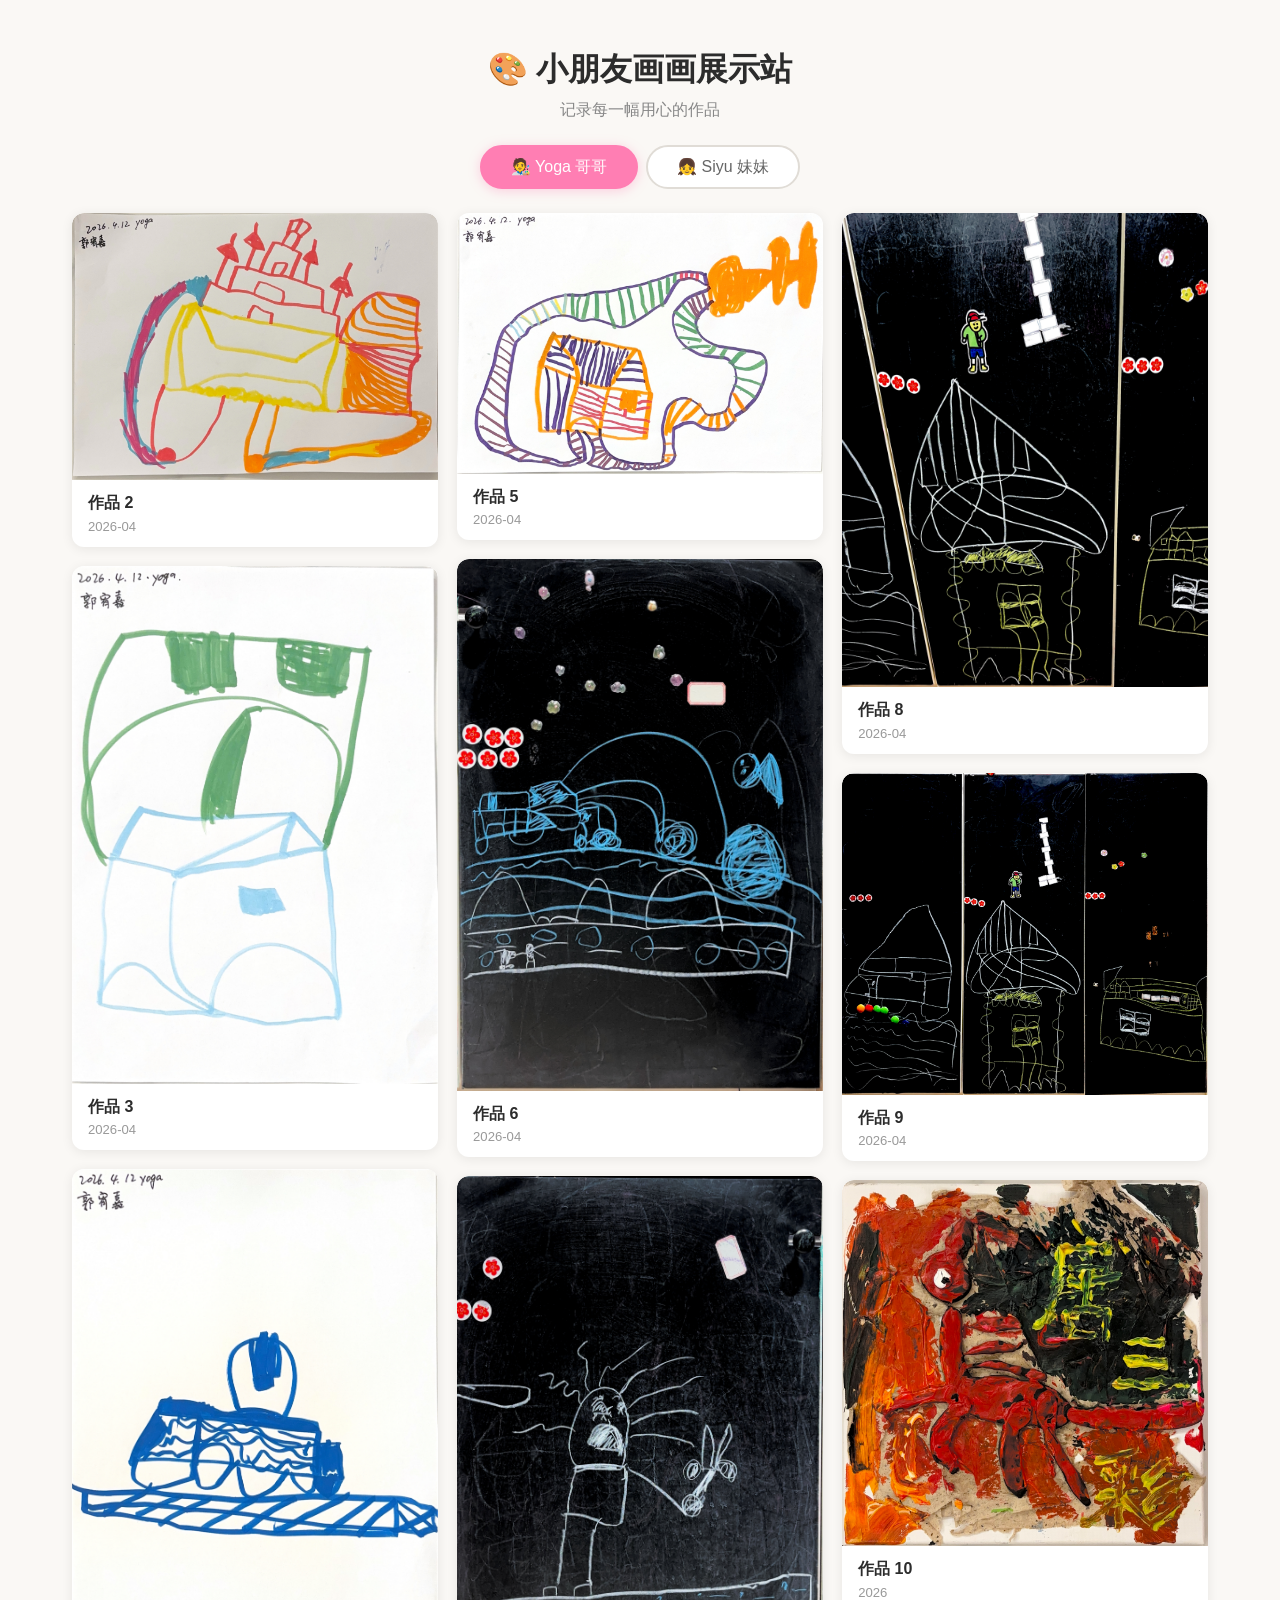
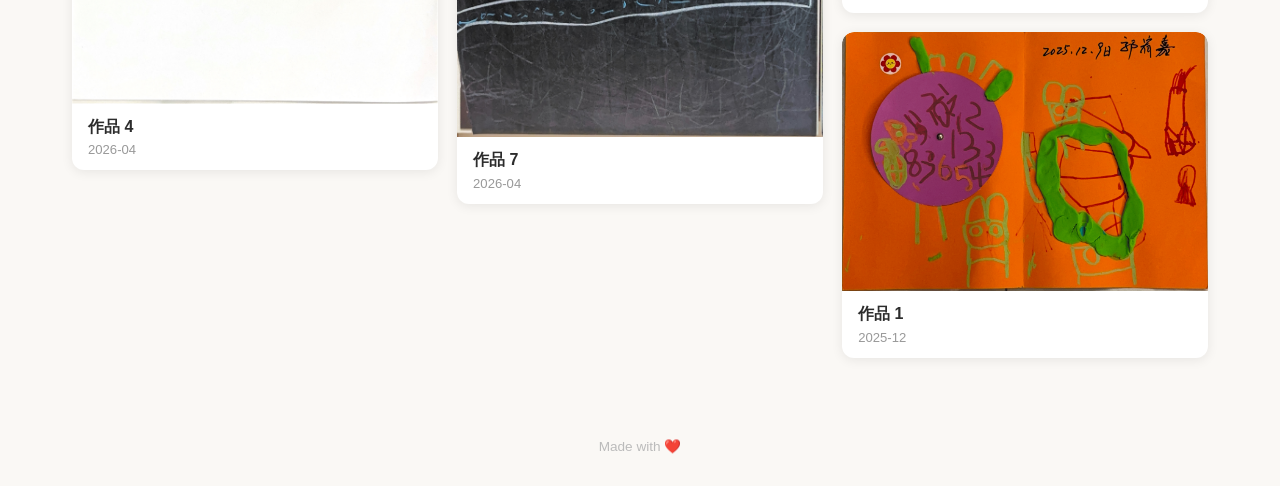
==== index.html @ 21a78ccc "Add dual-tab gallery for Yoga and Siyu - Convert PDF artwork files to JPG images - Add tab navigatio" ====
<!DOCTYPE html>
<html lang="zh-CN">
<head>
  <meta charset="UTF-8">
  <meta name="viewport" content="width=device-width, initial-scale=1.0">
  <title>小朋友画画展示站</title>
  <link rel="stylesheet" href="css/style.css">
</head>
<body>

  <header class="site-header">
    <h1>🎨 小朋友画画展示站</h1>
    <p class="subtitle">记录每一幅用心的作品</p>
  </header>

  <!-- Tab 切换 -->
  <nav class="tabs">
    <button class="tab active" data-tab="yoga">🧑‍🎨 Yoga 哥哥</button>
    <button class="tab" data-tab="siyu">👧 Siyu 妹妹</button>
  </nav>

  <main id="gallery" class="gallery"></main>

  <!-- 灯箱 -->
  <div id="lightbox" class="lightbox" hidden>
    <button class="lightbox-close" aria-label="关闭">&times;</button>
    <button class="lightbox-prev" aria-label="上一张">&#10094;</button>
    <button class="lightbox-next" aria-label="下一张">&#10095;</button>
    <div class="lightbox-content">
      <img id="lightbox-img" src="" alt="">
      <div id="lightbox-caption" class="lightbox-caption"></div>
    </div>
  </div>

  <footer class="site-footer">
    <p>Made with ❤️</p>
  </footer>

  <script src="js/gallery.js"></script>
</body>
</html>
---- css/style.css ----
/* ===== Reset & Base ===== */
*, *::before, *::after {
  margin: 0;
  padding: 0;
  box-sizing: border-box;
}

body {
  font-family: -apple-system, BlinkMacSystemFont, "Segoe UI", Roboto, "Noto Sans SC", sans-serif;
  background: #faf8f5;
  color: #333;
  min-height: 100vh;
}

/* ===== Header ===== */
.site-header {
  text-align: center;
  padding: 3rem 1rem 1.5rem;
}

.site-header h1 {
  font-size: 2rem;
  font-weight: 700;
  color: #2c2c2c;
}

.site-header .subtitle {
  margin-top: 0.5rem;
  font-size: 1rem;
  color: #888;
}

/* ===== Tabs ===== */
.tabs {
  display: flex;
  justify-content: center;
  gap: 0.5rem;
  padding: 0 1rem 1.5rem;
}

.tab {
  padding: 0.6rem 1.8rem;
  border: 2px solid #e0dcd6;
  border-radius: 999px;
  background: #fff;
  color: #666;
  font-size: 1rem;
  font-weight: 500;
  cursor: pointer;
  transition: all 0.25s ease;
}

.tab:hover {
  border-color: #ccc;
  color: #333;
}

.tab.active {
  background: #ff7eb3;
  border-color: #ff7eb3;
  color: #fff;
  box-shadow: 0 2px 12px rgba(255, 126, 179, 0.35);
}

/* ===== Gallery — CSS Columns Masonry ===== */
.gallery {
  column-count: 3;
  column-gap: 1.2rem;
  padding: 0 2rem 3rem;
  max-width: 1200px;
  margin: 0 auto;
}

.card {
  break-inside: avoid;
  margin-bottom: 1.2rem;
  background: #fff;
  border-radius: 12px;
  overflow: hidden;
  box-shadow: 0 2px 12px rgba(0, 0, 0, 0.08);
  cursor: pointer;
  transition: transform 0.25s ease, box-shadow 0.25s ease;
}

.card:hover {
  transform: translateY(-4px);
  box-shadow: 0 8px 24px rgba(0, 0, 0, 0.14);
}

.card img {
  width: 100%;
  display: block;
  border-radius: 12px 12px 0 0;
}

.card-info {
  padding: 0.8rem 1rem;
}

.card-info .card-title {
  font-size: 1rem;
  font-weight: 600;
  color: #2c2c2c;
}

.card-info .card-meta {
  display: flex;
  justify-content: space-between;
  align-items: center;
  margin-top: 0.3rem;
  font-size: 0.82rem;
  color: #999;
}

/* ===== Empty state ===== */
.empty-state {
  text-align: center;
  padding: 4rem 1rem;
  color: #bbb;
  font-size: 1.1rem;
  column-span: all;
}

/* ===== Lightbox ===== */
.lightbox {
  position: fixed;
  inset: 0;
  z-index: 1000;
  background: rgba(0, 0, 0, 0.88);
  display: flex;
  align-items: center;
  justify-content: center;
  opacity: 0;
  transition: opacity 0.3s ease;
}

.lightbox[hidden] {
  display: none;
}

.lightbox.is-visible {
  opacity: 1;
}

.lightbox-content {
  max-width: 90vw;
  max-height: 90vh;
  text-align: center;
}

.lightbox-content img {
  max-width: 90vw;
  max-height: 80vh;
  object-fit: contain;
  border-radius: 8px;
  box-shadow: 0 4px 40px rgba(0, 0, 0, 0.5);
}

.lightbox-caption {
  color: #eee;
  margin-top: 1rem;
  font-size: 1rem;
}

.lightbox-close,
.lightbox-prev,
.lightbox-next {
  position: absolute;
  background: none;
  border: none;
  color: #fff;
  cursor: pointer;
  font-size: 2.4rem;
  line-height: 1;
  padding: 0.4rem 0.8rem;
  opacity: 0.7;
  transition: opacity 0.2s;
  user-select: none;
}

.lightbox-close:hover,
.lightbox-prev:hover,
.lightbox-next:hover {
  opacity: 1;
}

.lightbox-close {
  top: 1rem;
  right: 1.2rem;
  font-size: 2.8rem;
}

.lightbox-prev {
  left: 1rem;
  top: 50%;
  transform: translateY(-50%);
}

.lightbox-next {
  right: 1rem;
  top: 50%;
  transform: translateY(-50%);
}

/* ===== Footer ===== */
.site-footer {
  text-align: center;
  padding: 2rem 1rem;
  color: #bbb;
  font-size: 0.85rem;
}

/* ===== Responsive ===== */
@media (max-width: 900px) {
  .gallery {
    column-count: 2;
    padding: 0 1.2rem 2rem;
  }
}

@media (max-width: 540px) {
  .gallery {
    column-count: 1;
    padding: 0 1rem 2rem;
  }

  .site-header h1 {
    font-size: 1.5rem;
  }

  .tabs {
    gap: 0.4rem;
  }

  .tab {
    padding: 0.5rem 1.2rem;
    font-size: 0.9rem;
  }

  .lightbox-prev { left: 0.3rem; }
  .lightbox-next { right: 0.3rem; }
}
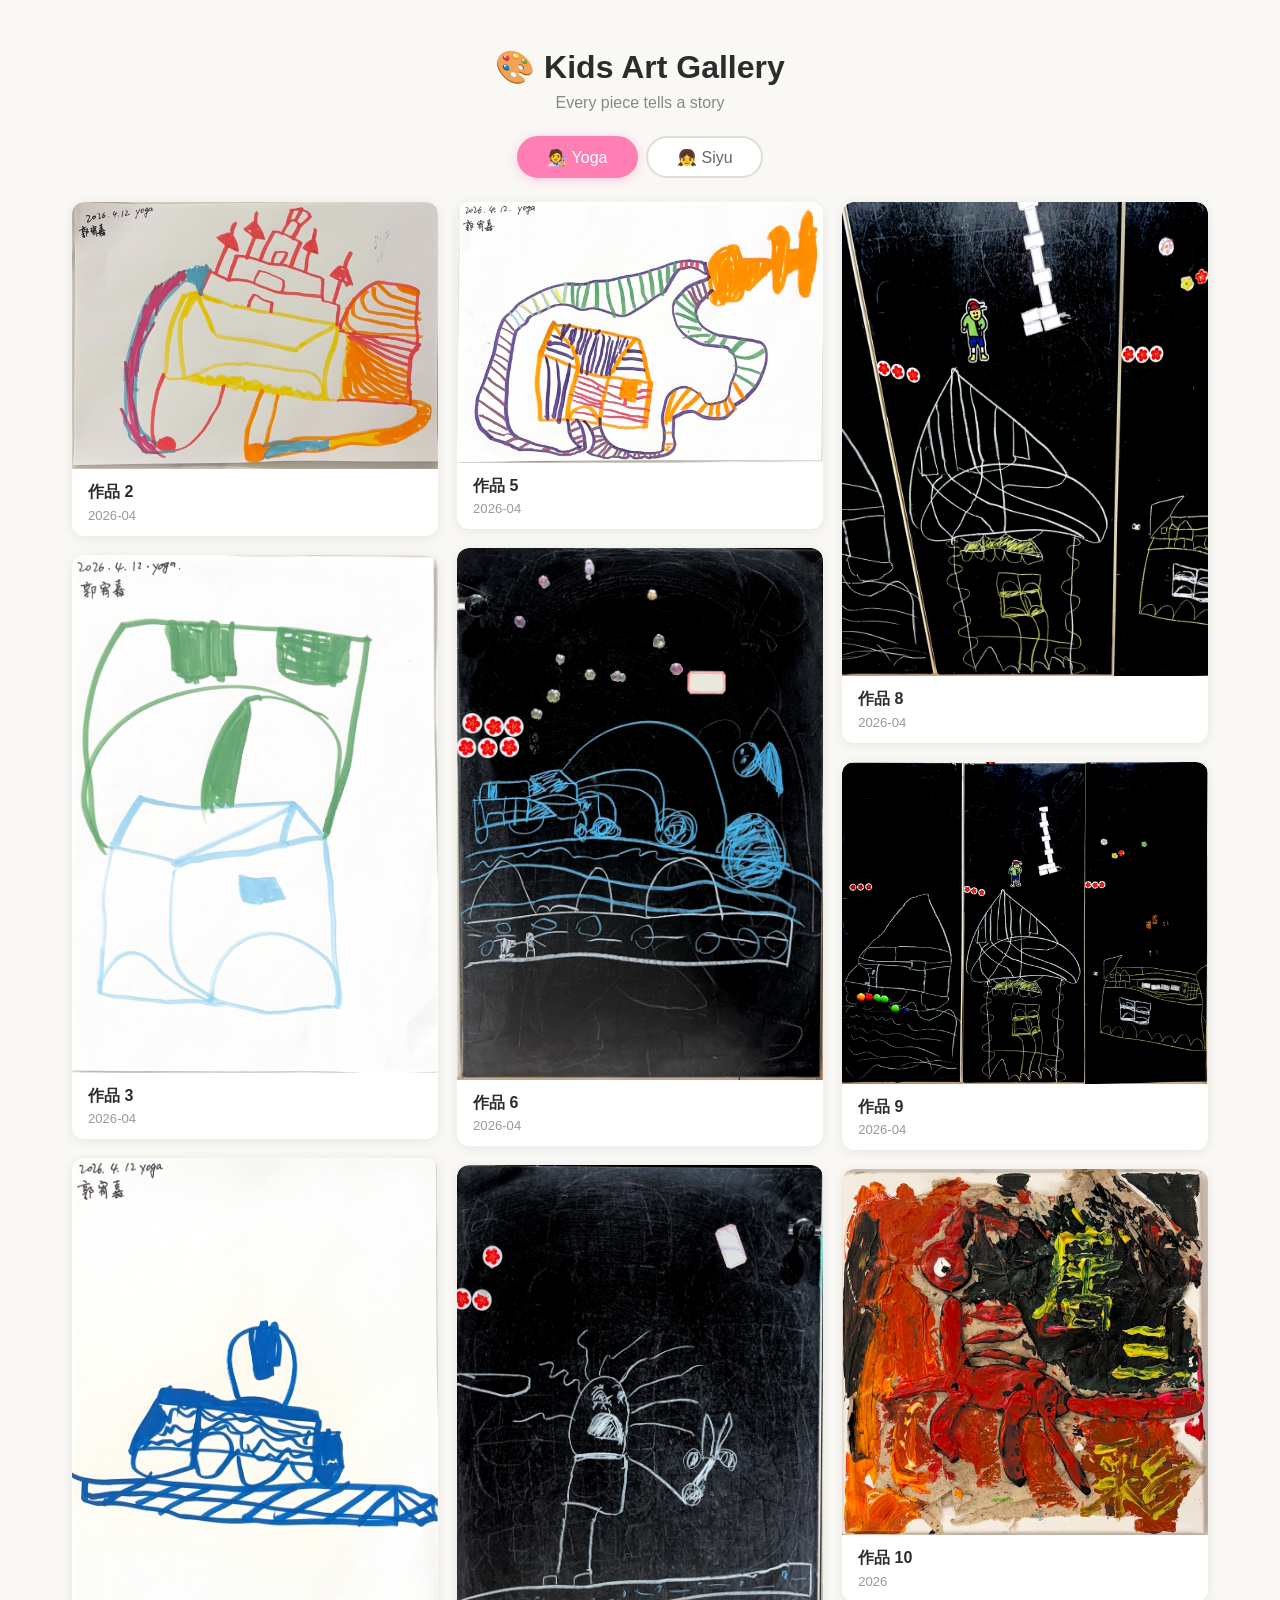
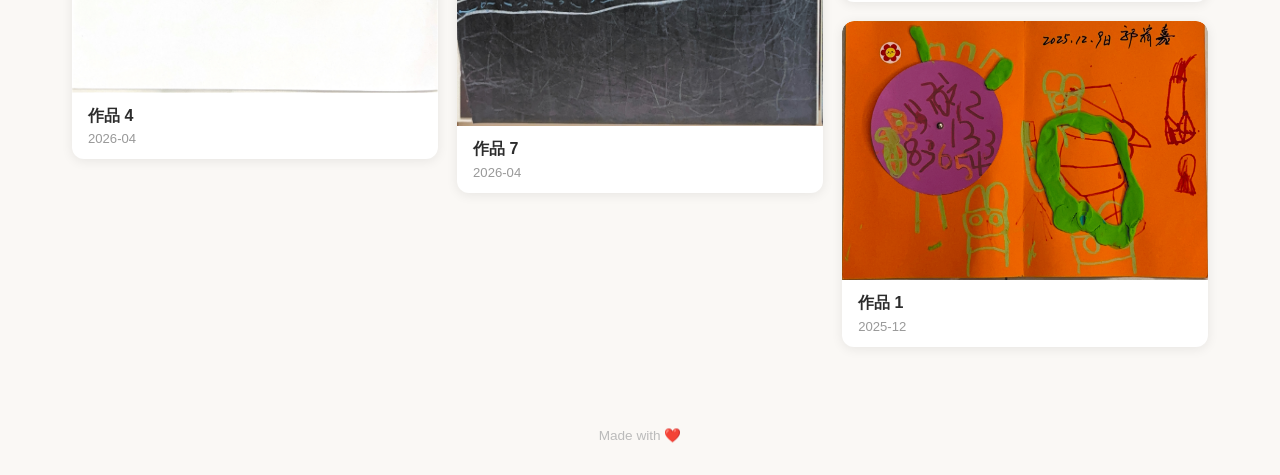
==== commit 434997a2: "Add custom palette favicon Paint palette with colorful dots and paintbrush icon, replacing the defau" ====
--- a/index.html
+++ b/index.html
@@ -1,31 +1,32 @@
 <!DOCTYPE html>
-<html lang="zh-CN">
+<html lang="en">
 <head>
   <meta charset="UTF-8">
   <meta name="viewport" content="width=device-width, initial-scale=1.0">
-  <title>小朋友画画展示站</title>
+  <title>Kids Art Gallery</title>
+  <link rel="icon" type="image/x-icon" href="favicon.ico">
+  <link rel="icon" type="image/png" href="favicon.png">
   <link rel="stylesheet" href="css/style.css">
 </head>
 <body>
 
   <header class="site-header">
-    <h1>🎨 小朋友画画展示站</h1>
-    <p class="subtitle">记录每一幅用心的作品</p>
+    <h1>🎨 Kids Art Gallery</h1>
+    <p class="subtitle">Every piece tells a story</p>
   </header>
 
-  <!-- Tab 切换 -->
   <nav class="tabs">
-    <button class="tab active" data-tab="yoga">🧑‍🎨 Yoga 哥哥</button>
-    <button class="tab" data-tab="siyu">👧 Siyu 妹妹</button>
+    <button class="tab active" data-tab="yoga">🧑‍🎨 Yoga</button>
+    <button class="tab" data-tab="siyu">👧 Siyu</button>
   </nav>
 
   <main id="gallery" class="gallery"></main>
 
   <!-- 灯箱 -->
   <div id="lightbox" class="lightbox" hidden>
-    <button class="lightbox-close" aria-label="关闭">&times;</button>
-    <button class="lightbox-prev" aria-label="上一张">&#10094;</button>
-    <button class="lightbox-next" aria-label="下一张">&#10095;</button>
+    <button class="lightbox-close" aria-label="Close">&times;</button>
+    <button class="lightbox-prev" aria-label="Previous">&#10094;</button>
+    <button class="lightbox-next" aria-label="Next">&#10095;</button>
     <div class="lightbox-content">
       <img id="lightbox-img" src="" alt="">
       <div id="lightbox-caption" class="lightbox-caption"></div>
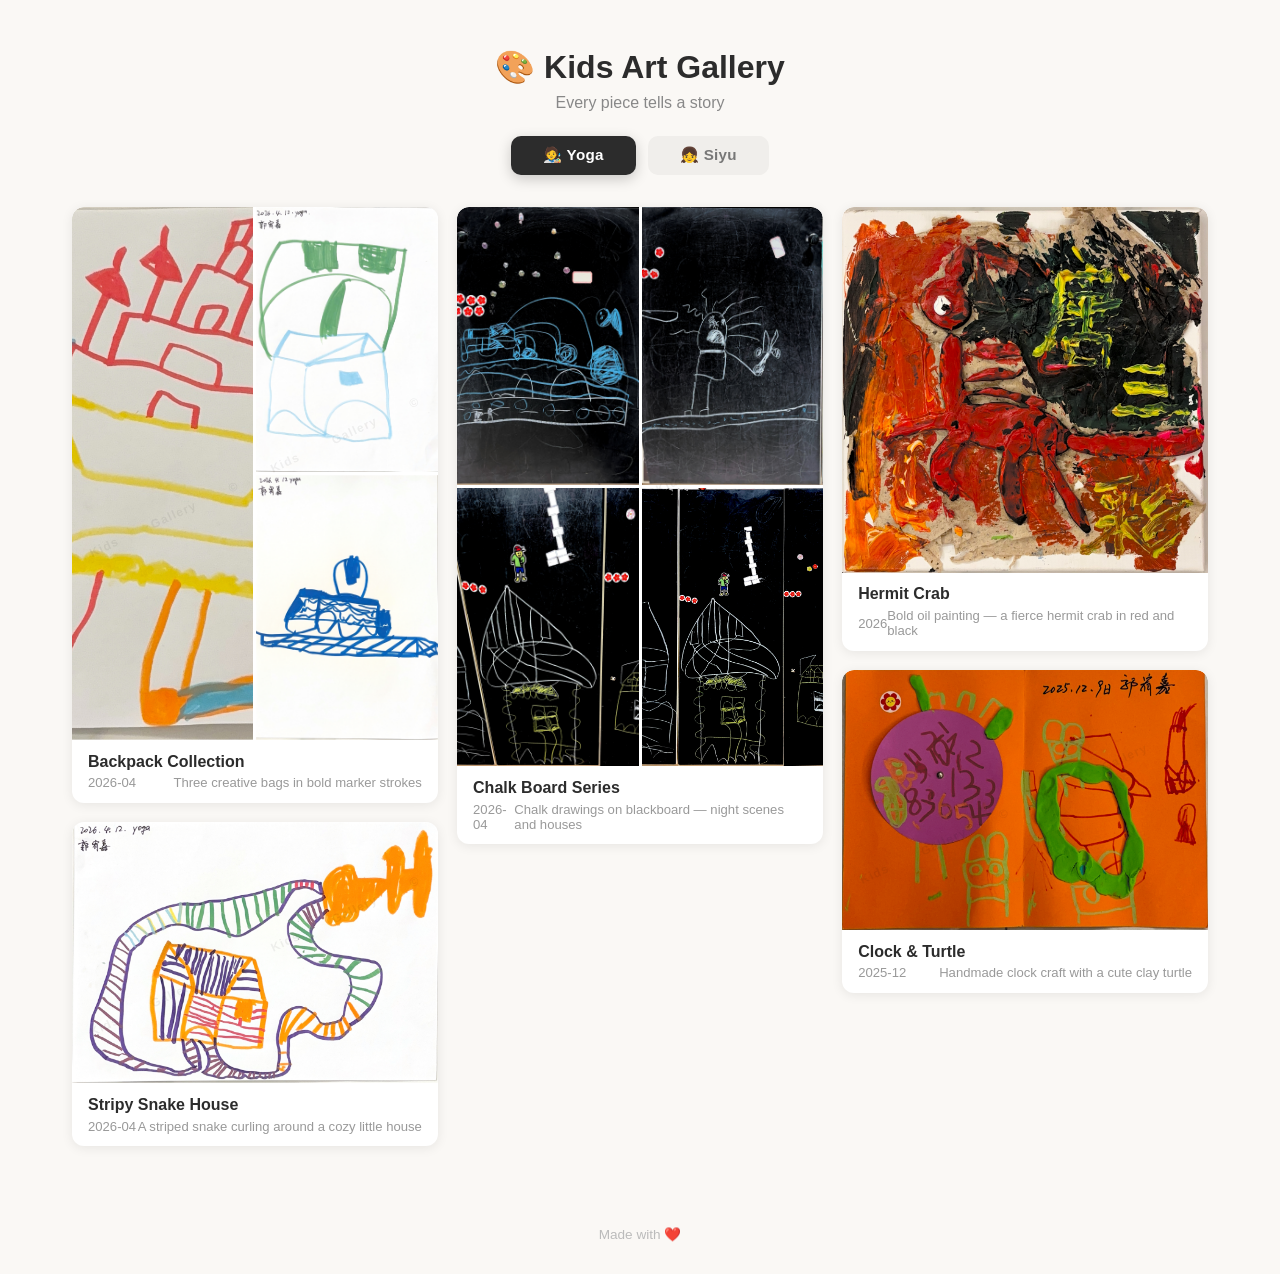
==== commit 0b94788e: "Add artwork protection: watermark, disable right-click and drag - CSS repeating watermark overlay on" ====
--- a/index.html
+++ b/index.html
@@ -28,8 +28,10 @@
     <button class="lightbox-prev" aria-label="Previous">&#10094;</button>
     <button class="lightbox-next" aria-label="Next">&#10095;</button>
     <div class="lightbox-content">
+      <div class="lightbox-watermark"></div>
       <img id="lightbox-img" src="" alt="">
       <div id="lightbox-caption" class="lightbox-caption"></div>
+      <div id="lightbox-counter" class="lightbox-counter"></div>
     </div>
   </div>
 
--- a/css/style.css
+++ b/css/style.css
@@ -34,32 +34,33 @@
 .tabs {
   display: flex;
   justify-content: center;
-  gap: 0.5rem;
-  padding: 0 1rem 1.5rem;
+  gap: 0.75rem;
+  padding: 0 1rem 2rem;
 }
 
 .tab {
-  padding: 0.6rem 1.8rem;
-  border: 2px solid #e0dcd6;
-  border-radius: 999px;
-  background: #fff;
-  color: #666;
-  font-size: 1rem;
-  font-weight: 500;
+  padding: 0.65rem 2rem;
+  border: none;
+  border-radius: 10px;
+  background: #f0eeeb;
+  color: #777;
+  font-size: 0.95rem;
+  font-weight: 600;
+  letter-spacing: 0.02em;
   cursor: pointer;
-  transition: all 0.25s ease;
+  transition: all 0.3s cubic-bezier(0.25, 0.46, 0.45, 0.94);
+  position: relative;
 }
 
 .tab:hover {
-  border-color: #ccc;
-  color: #333;
+  background: #e8e5e0;
+  color: #444;
 }
 
 .tab.active {
-  background: #ff7eb3;
-  border-color: #ff7eb3;
+  background: #2c2c2c;
   color: #fff;
-  box-shadow: 0 2px 12px rgba(255, 126, 179, 0.35);
+  box-shadow: 0 4px 14px rgba(0, 0, 0, 0.2);
 }
 
 /* ===== Gallery — CSS Columns Masonry ===== */
@@ -71,6 +72,7 @@
   margin: 0 auto;
 }
 
+/* ===== Card (single image) ===== */
 .card {
   break-inside: avoid;
   margin-bottom: 1.2rem;
@@ -80,6 +82,7 @@
   box-shadow: 0 2px 12px rgba(0, 0, 0, 0.08);
   cursor: pointer;
   transition: transform 0.25s ease, box-shadow 0.25s ease;
+  position: relative;
 }
 
 .card:hover {
@@ -87,10 +90,85 @@
   box-shadow: 0 8px 24px rgba(0, 0, 0, 0.14);
 }
 
-.card img {
+.card > img,
+.card-grid img {
+  -webkit-user-select: none;
+  user-select: none;
+  -webkit-touch-callout: none;
+  pointer-events: none;
+}
+
+.card > img {
   width: 100%;
   display: block;
   border-radius: 12px 12px 0 0;
+}
+
+/* ===== Watermark overlay on cards ===== */
+.card-watermark {
+  position: absolute;
+  inset: 0;
+  bottom: 3.5rem; /* don't cover card-info */
+  overflow: hidden;
+  pointer-events: none;
+  z-index: 1;
+}
+
+.card-watermark::before {
+  content: "Kids Gallery  ©  Kids Gallery  ©  Kids Gallery  ©  Kids Gallery  ©  Kids Gallery  ©  Kids Gallery  ©  Kids Gallery  ©  Kids Gallery  ©  Kids Gallery  ©  Kids Gallery  ©  Kids Gallery  ©  Kids Gallery  ©  Kids Gallery  ©  Kids Gallery  ©  Kids Gallery  ©  Kids Gallery  ©";
+  position: absolute;
+  inset: -50%;
+  display: flex;
+  flex-wrap: wrap;
+  align-content: center;
+  justify-content: center;
+  gap: 1.5rem 2rem;
+  font-size: 0.75rem;
+  font-weight: 600;
+  color: rgba(0, 0, 0, 0.06);
+  letter-spacing: 0.1em;
+  white-space: nowrap;
+  word-spacing: 2rem;
+  line-height: 3;
+  transform: rotate(-25deg);
+}
+
+/* ===== Card grid — multi-image series ===== */
+.card-grid {
+  display: grid;
+  gap: 3px;
+  border-radius: 12px 12px 0 0;
+  overflow: hidden;
+}
+
+.card-grid.grid-2 {
+  grid-template-columns: 1fr 1fr;
+}
+
+.card-grid.grid-3 {
+  grid-template-columns: 1fr 1fr;
+  grid-template-rows: 1fr 1fr;
+}
+
+.card-grid.grid-3 img:first-child {
+  grid-row: 1 / 3;
+}
+
+.card-grid.grid-4 {
+  grid-template-columns: 1fr 1fr;
+  grid-template-rows: 1fr 1fr;
+}
+
+.card-grid img {
+  width: 100%;
+  height: 100%;
+  object-fit: cover;
+  display: block;
+  transition: opacity 0.2s;
+}
+
+.card-grid img:hover {
+  opacity: 0.85;
 }
 
 .card-info {
@@ -146,6 +224,7 @@
   max-width: 90vw;
   max-height: 90vh;
   text-align: center;
+  position: relative;
 }
 
 .lightbox-content img {
@@ -154,12 +233,54 @@
   object-fit: contain;
   border-radius: 8px;
   box-shadow: 0 4px 40px rgba(0, 0, 0, 0.5);
+  transition: opacity 0.2s ease;
+  -webkit-user-select: none;
+  user-select: none;
+  -webkit-touch-callout: none;
+  pointer-events: none;
+}
+
+/* Watermark overlay on lightbox image */
+.lightbox-watermark {
+  position: absolute;
+  top: 0;
+  left: 0;
+  right: 0;
+  bottom: 4rem; /* above caption */
+  overflow: hidden;
+  pointer-events: none;
+  z-index: 1;
+}
+
+.lightbox-watermark::before {
+  content: "Kids Gallery  ©  Kids Gallery  ©  Kids Gallery  ©  Kids Gallery  ©  Kids Gallery  ©  Kids Gallery  ©  Kids Gallery  ©  Kids Gallery  ©  Kids Gallery  ©  Kids Gallery  ©  Kids Gallery  ©  Kids Gallery  ©  Kids Gallery  ©  Kids Gallery  ©  Kids Gallery  ©  Kids Gallery  ©  Kids Gallery  ©  Kids Gallery  ©  Kids Gallery  ©  Kids Gallery  ©  Kids Gallery  ©  Kids Gallery  ©  Kids Gallery  ©  Kids Gallery  ©";
+  position: absolute;
+  inset: -50%;
+  display: flex;
+  flex-wrap: wrap;
+  align-content: center;
+  justify-content: center;
+  gap: 2rem 3rem;
+  font-size: 1rem;
+  font-weight: 600;
+  color: rgba(255, 255, 255, 0.08);
+  letter-spacing: 0.1em;
+  white-space: nowrap;
+  word-spacing: 3rem;
+  line-height: 3.5;
+  transform: rotate(-25deg);
 }
 
 .lightbox-caption {
   color: #eee;
   margin-top: 1rem;
   font-size: 1rem;
+}
+
+.lightbox-counter {
+  color: #999;
+  font-size: 0.85rem;
+  margin-top: 0.4rem;
 }
 
 .lightbox-close,
@@ -202,6 +323,11 @@
   transform: translateY(-50%);
 }
 
+.lightbox-prev.is-hidden,
+.lightbox-next.is-hidden {
+  display: none;
+}
+
 /* ===== Footer ===== */
 .site-footer {
   text-align: center;
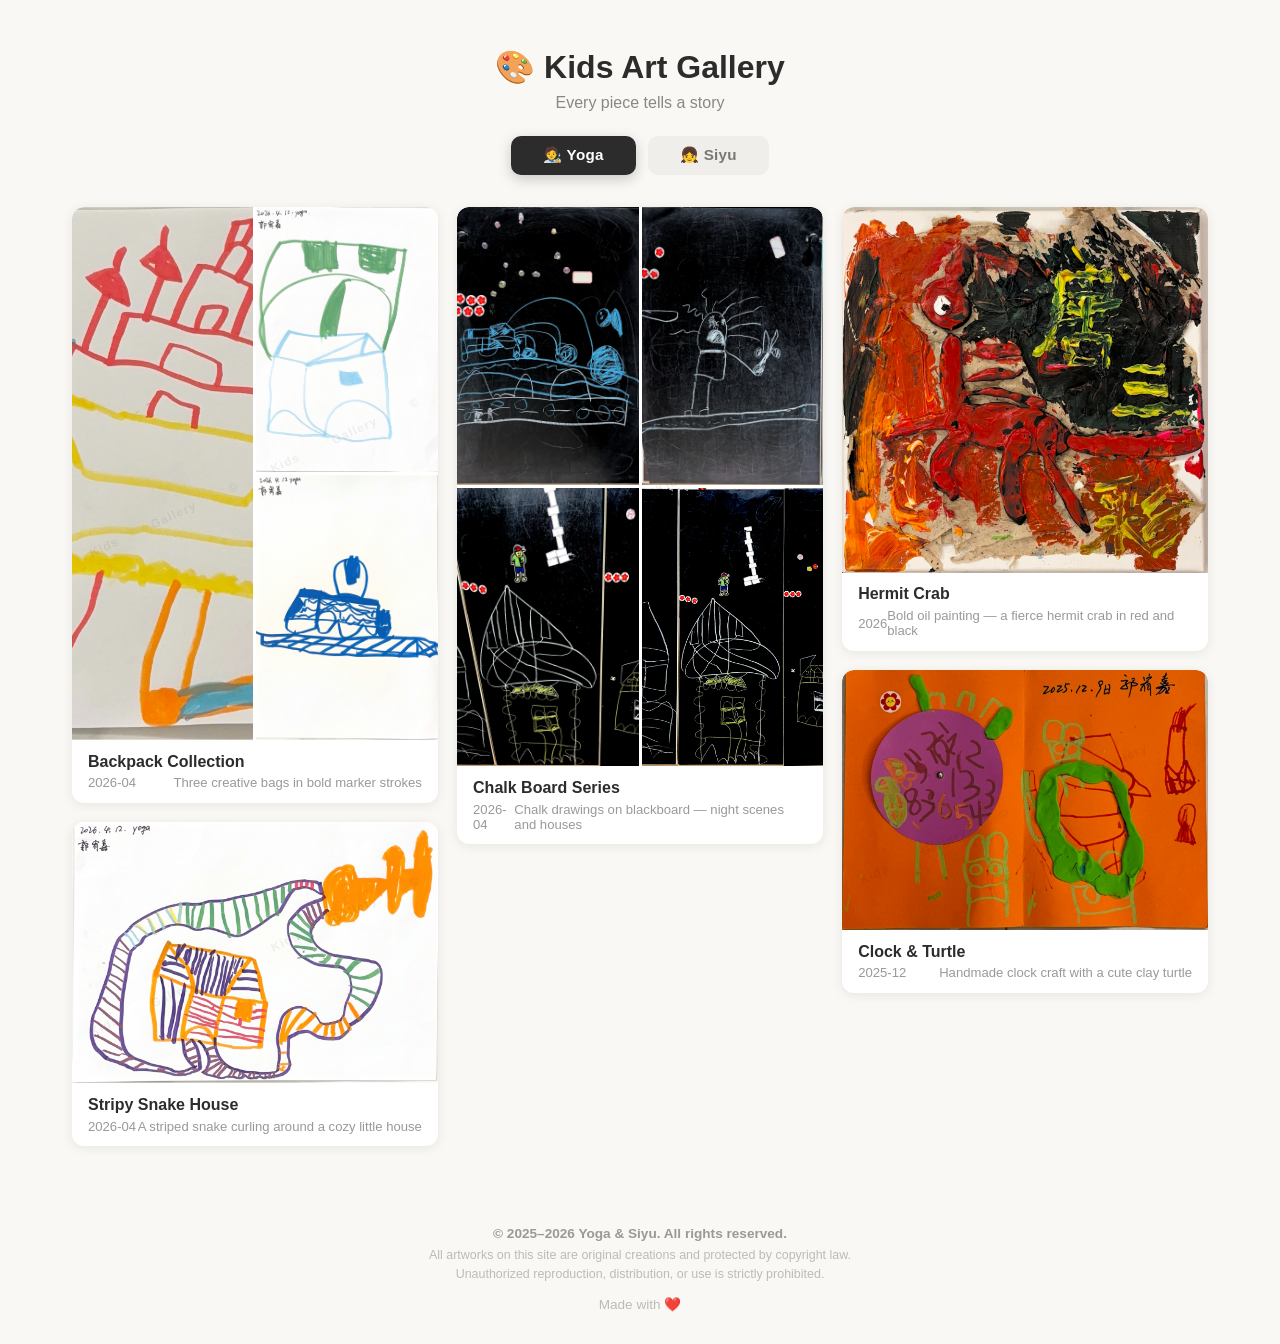
==== commit 1b17d12f: "Add copyright notice and LICENSE file - Footer shows copyright and anti-piracy statement - LICENSE f" ====
--- a/index.html
+++ b/index.html
@@ -36,6 +36,8 @@
   </div>
 
   <footer class="site-footer">
+    <p class="copyright">© 2025–2026 Yoga & Siyu. All rights reserved.</p>
+    <p class="copyright-notice">All artworks on this site are original creations and protected by copyright law. Unauthorized reproduction, distribution, or use is strictly prohibited.</p>
     <p>Made with ❤️</p>
   </footer>
 
--- a/css/style.css
+++ b/css/style.css
@@ -336,6 +336,20 @@
   font-size: 0.85rem;
 }
 
+.site-footer .copyright {
+  font-weight: 600;
+  color: #999;
+  margin-bottom: 0.3rem;
+}
+
+.site-footer .copyright-notice {
+  font-size: 0.78rem;
+  color: #bbb;
+  max-width: 480px;
+  margin: 0 auto 0.8rem;
+  line-height: 1.5;
+}
+
 /* ===== Responsive ===== */
 @media (max-width: 900px) {
   .gallery {
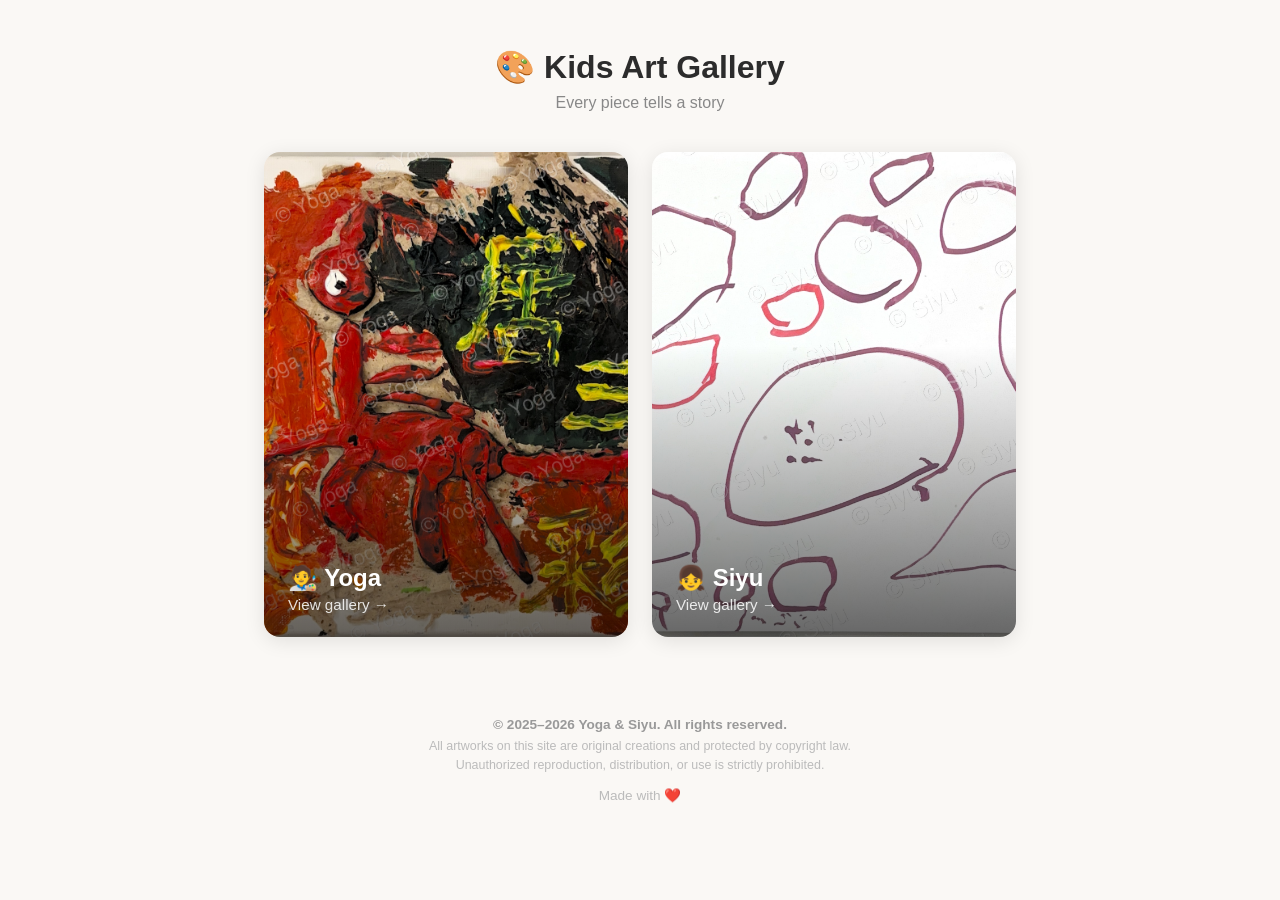
==== commit cc3bd84f: "Refactor single-page tabs into multi-page site Split the tab-based single page into separate pages: " ====
--- a/index.html
+++ b/index.html
@@ -15,32 +15,28 @@
     <p class="subtitle">Every piece tells a story</p>
   </header>
 
-  <nav class="tabs">
-    <button class="tab active" data-tab="yoga">🧑‍🎨 Yoga</button>
-    <button class="tab" data-tab="siyu">👧 Siyu</button>
-  </nav>
-
-  <main id="gallery" class="gallery"></main>
-
-  <!-- 灯箱 -->
-  <div id="lightbox" class="lightbox" hidden>
-    <button class="lightbox-close" aria-label="Close">&times;</button>
-    <button class="lightbox-prev" aria-label="Previous">&#10094;</button>
-    <button class="lightbox-next" aria-label="Next">&#10095;</button>
-    <div class="lightbox-content">
-      <div class="lightbox-watermark"></div>
-      <img id="lightbox-img" src="" alt="">
-      <div id="lightbox-caption" class="lightbox-caption"></div>
-      <div id="lightbox-counter" class="lightbox-counter"></div>
-    </div>
-  </div>
+  <section class="home-grid">
+    <a href="yoga.html" class="home-card">
+      <img src="images/artworks/yoga/2026-yoga.jpg" alt="Yoga's artwork">
+      <div class="home-card-overlay">
+        <h2>🧑‍🎨 Yoga</h2>
+        <p>View gallery →</p>
+      </div>
+    </a>
+    <a href="siyu.html" class="home-card">
+      <img src="images/artworks/siyu/2026-4-12_Sy.jpg" alt="Siyu's artwork">
+      <div class="home-card-overlay">
+        <h2>👧 Siyu</h2>
+        <p>View gallery →</p>
+      </div>
+    </a>
+  </section>
 
   <footer class="site-footer">
-    <p class="copyright">© 2025–2026 Yoga & Siyu. All rights reserved.</p>
+    <p class="copyright">&copy; 2025&ndash;2026 Yoga & Siyu. All rights reserved.</p>
     <p class="copyright-notice">All artworks on this site are original creations and protected by copyright law. Unauthorized reproduction, distribution, or use is strictly prohibited.</p>
     <p>Made with ❤️</p>
   </footer>
 
-  <script src="js/gallery.js"></script>
 </body>
 </html>
--- a/css/style.css
+++ b/css/style.css
@@ -30,44 +30,97 @@
   color: #888;
 }
 
-/* ===== Tabs ===== */
-.tabs {
+/* ===== Home Grid (index.html) ===== */
+.home-grid {
+  display: grid;
+  grid-template-columns: 1fr 1fr;
+  gap: 1.5rem;
+  max-width: 800px;
+  margin: 1rem auto 3rem;
+  padding: 0 1.5rem;
+}
+
+.home-card {
+  position: relative;
+  display: block;
+  border-radius: 16px;
+  overflow: hidden;
+  box-shadow: 0 4px 20px rgba(0, 0, 0, 0.1);
+  text-decoration: none;
+  color: #fff;
+  transition: transform 0.3s ease, box-shadow 0.3s ease;
+}
+
+.home-card:hover {
+  transform: translateY(-6px);
+  box-shadow: 0 12px 36px rgba(0, 0, 0, 0.18);
+}
+
+.home-card img {
+  width: 100%;
+  aspect-ratio: 3 / 4;
+  object-fit: cover;
+  display: block;
+}
+
+.home-card-overlay {
+  position: absolute;
+  inset: 0;
+  background: linear-gradient(to top, rgba(0,0,0,0.6) 0%, rgba(0,0,0,0) 60%);
   display: flex;
-  justify-content: center;
-  gap: 0.75rem;
-  padding: 0 1rem 2rem;
-}
-
-.tab {
-  padding: 0.65rem 2rem;
-  border: none;
-  border-radius: 10px;
-  background: #f0eeeb;
-  color: #777;
+  flex-direction: column;
+  justify-content: flex-end;
+  padding: 1.5rem;
+}
+
+.home-card-overlay h2 {
+  font-size: 1.5rem;
+  font-weight: 700;
+  margin-bottom: 0.25rem;
+}
+
+.home-card-overlay p {
+  font-size: 0.95rem;
+  opacity: 0.85;
+}
+
+/* ===== Nav Bar (gallery pages) ===== */
+.nav-bar {
+  display: flex;
+  align-items: center;
+  justify-content: space-between;
+  padding: 1rem 1.5rem;
+  max-width: 1200px;
+  margin: 0 auto;
+  border-bottom: 1px solid #eee;
+}
+
+.nav-bar .nav-link {
+  text-decoration: none;
+  color: #555;
   font-size: 0.95rem;
   font-weight: 600;
-  letter-spacing: 0.02em;
-  cursor: pointer;
-  transition: all 0.3s cubic-bezier(0.25, 0.46, 0.45, 0.94);
-  position: relative;
-}
-
-.tab:hover {
-  background: #e8e5e0;
-  color: #444;
-}
-
-.tab.active {
-  background: #2c2c2c;
-  color: #fff;
-  box-shadow: 0 4px 14px rgba(0, 0, 0, 0.2);
+  padding: 0.4rem 0.8rem;
+  border-radius: 8px;
+  transition: background 0.2s, color 0.2s;
+}
+
+.nav-bar .nav-link:hover {
+  background: #f0eeeb;
+  color: #2c2c2c;
+}
+
+.nav-bar .nav-title {
+  font-size: 1.2rem;
+  font-weight: 700;
+  color: #2c2c2c;
 }
 
 /* ===== Gallery — CSS Columns Masonry ===== */
 .gallery {
   column-count: 3;
   column-gap: 1.2rem;
-  padding: 0 2rem 3rem;
+  padding: 1.5rem 2rem 3rem;
   max-width: 1200px;
   margin: 0 auto;
 }
@@ -104,35 +157,6 @@
   border-radius: 12px 12px 0 0;
 }
 
-/* ===== Watermark overlay on cards ===== */
-.card-watermark {
-  position: absolute;
-  inset: 0;
-  bottom: 3.5rem; /* don't cover card-info */
-  overflow: hidden;
-  pointer-events: none;
-  z-index: 1;
-}
-
-.card-watermark::before {
-  content: "Kids Gallery  ©  Kids Gallery  ©  Kids Gallery  ©  Kids Gallery  ©  Kids Gallery  ©  Kids Gallery  ©  Kids Gallery  ©  Kids Gallery  ©  Kids Gallery  ©  Kids Gallery  ©  Kids Gallery  ©  Kids Gallery  ©  Kids Gallery  ©  Kids Gallery  ©  Kids Gallery  ©  Kids Gallery  ©";
-  position: absolute;
-  inset: -50%;
-  display: flex;
-  flex-wrap: wrap;
-  align-content: center;
-  justify-content: center;
-  gap: 1.5rem 2rem;
-  font-size: 0.75rem;
-  font-weight: 600;
-  color: rgba(0, 0, 0, 0.06);
-  letter-spacing: 0.1em;
-  white-space: nowrap;
-  word-spacing: 2rem;
-  line-height: 3;
-  transform: rotate(-25deg);
-}
-
 /* ===== Card grid — multi-image series ===== */
 .card-grid {
   display: grid;
@@ -147,11 +171,11 @@
 
 .card-grid.grid-3 {
   grid-template-columns: 1fr 1fr;
-  grid-template-rows: 1fr 1fr;
+  grid-template-rows: auto auto;
 }
 
 .card-grid.grid-3 img:first-child {
-  grid-row: 1 / 3;
+  grid-column: 1 / 3;
 }
 
 .card-grid.grid-4 {
@@ -162,7 +186,8 @@
 .card-grid img {
   width: 100%;
   height: 100%;
-  object-fit: cover;
+  object-fit: contain;
+  background: #f5f3f0;
   display: block;
   transition: opacity 0.2s;
 }
@@ -238,37 +263,6 @@
   user-select: none;
   -webkit-touch-callout: none;
   pointer-events: none;
-}
-
-/* Watermark overlay on lightbox image */
-.lightbox-watermark {
-  position: absolute;
-  top: 0;
-  left: 0;
-  right: 0;
-  bottom: 4rem; /* above caption */
-  overflow: hidden;
-  pointer-events: none;
-  z-index: 1;
-}
-
-.lightbox-watermark::before {
-  content: "Kids Gallery  ©  Kids Gallery  ©  Kids Gallery  ©  Kids Gallery  ©  Kids Gallery  ©  Kids Gallery  ©  Kids Gallery  ©  Kids Gallery  ©  Kids Gallery  ©  Kids Gallery  ©  Kids Gallery  ©  Kids Gallery  ©  Kids Gallery  ©  Kids Gallery  ©  Kids Gallery  ©  Kids Gallery  ©  Kids Gallery  ©  Kids Gallery  ©  Kids Gallery  ©  Kids Gallery  ©  Kids Gallery  ©  Kids Gallery  ©  Kids Gallery  ©  Kids Gallery  ©";
-  position: absolute;
-  inset: -50%;
-  display: flex;
-  flex-wrap: wrap;
-  align-content: center;
-  justify-content: center;
-  gap: 2rem 3rem;
-  font-size: 1rem;
-  font-weight: 600;
-  color: rgba(255, 255, 255, 0.08);
-  letter-spacing: 0.1em;
-  white-space: nowrap;
-  word-spacing: 3rem;
-  line-height: 3.5;
-  transform: rotate(-25deg);
 }
 
 .lightbox-caption {
@@ -354,27 +348,41 @@
 @media (max-width: 900px) {
   .gallery {
     column-count: 2;
-    padding: 0 1.2rem 2rem;
+    padding: 1rem 1.2rem 2rem;
   }
 }
 
 @media (max-width: 540px) {
+  .home-grid {
+    grid-template-columns: 1fr;
+    max-width: 360px;
+    gap: 1.2rem;
+  }
+
+  .home-card-overlay h2 {
+    font-size: 1.3rem;
+  }
+
   .gallery {
     column-count: 1;
-    padding: 0 1rem 2rem;
+    padding: 0.5rem 1rem 2rem;
   }
 
   .site-header h1 {
     font-size: 1.5rem;
   }
 
-  .tabs {
-    gap: 0.4rem;
-  }
-
-  .tab {
-    padding: 0.5rem 1.2rem;
-    font-size: 0.9rem;
+  .nav-bar {
+    padding: 0.8rem 1rem;
+  }
+
+  .nav-bar .nav-title {
+    font-size: 1rem;
+  }
+
+  .nav-bar .nav-link {
+    font-size: 0.85rem;
+    padding: 0.3rem 0.5rem;
   }
 
   .lightbox-prev { left: 0.3rem; }
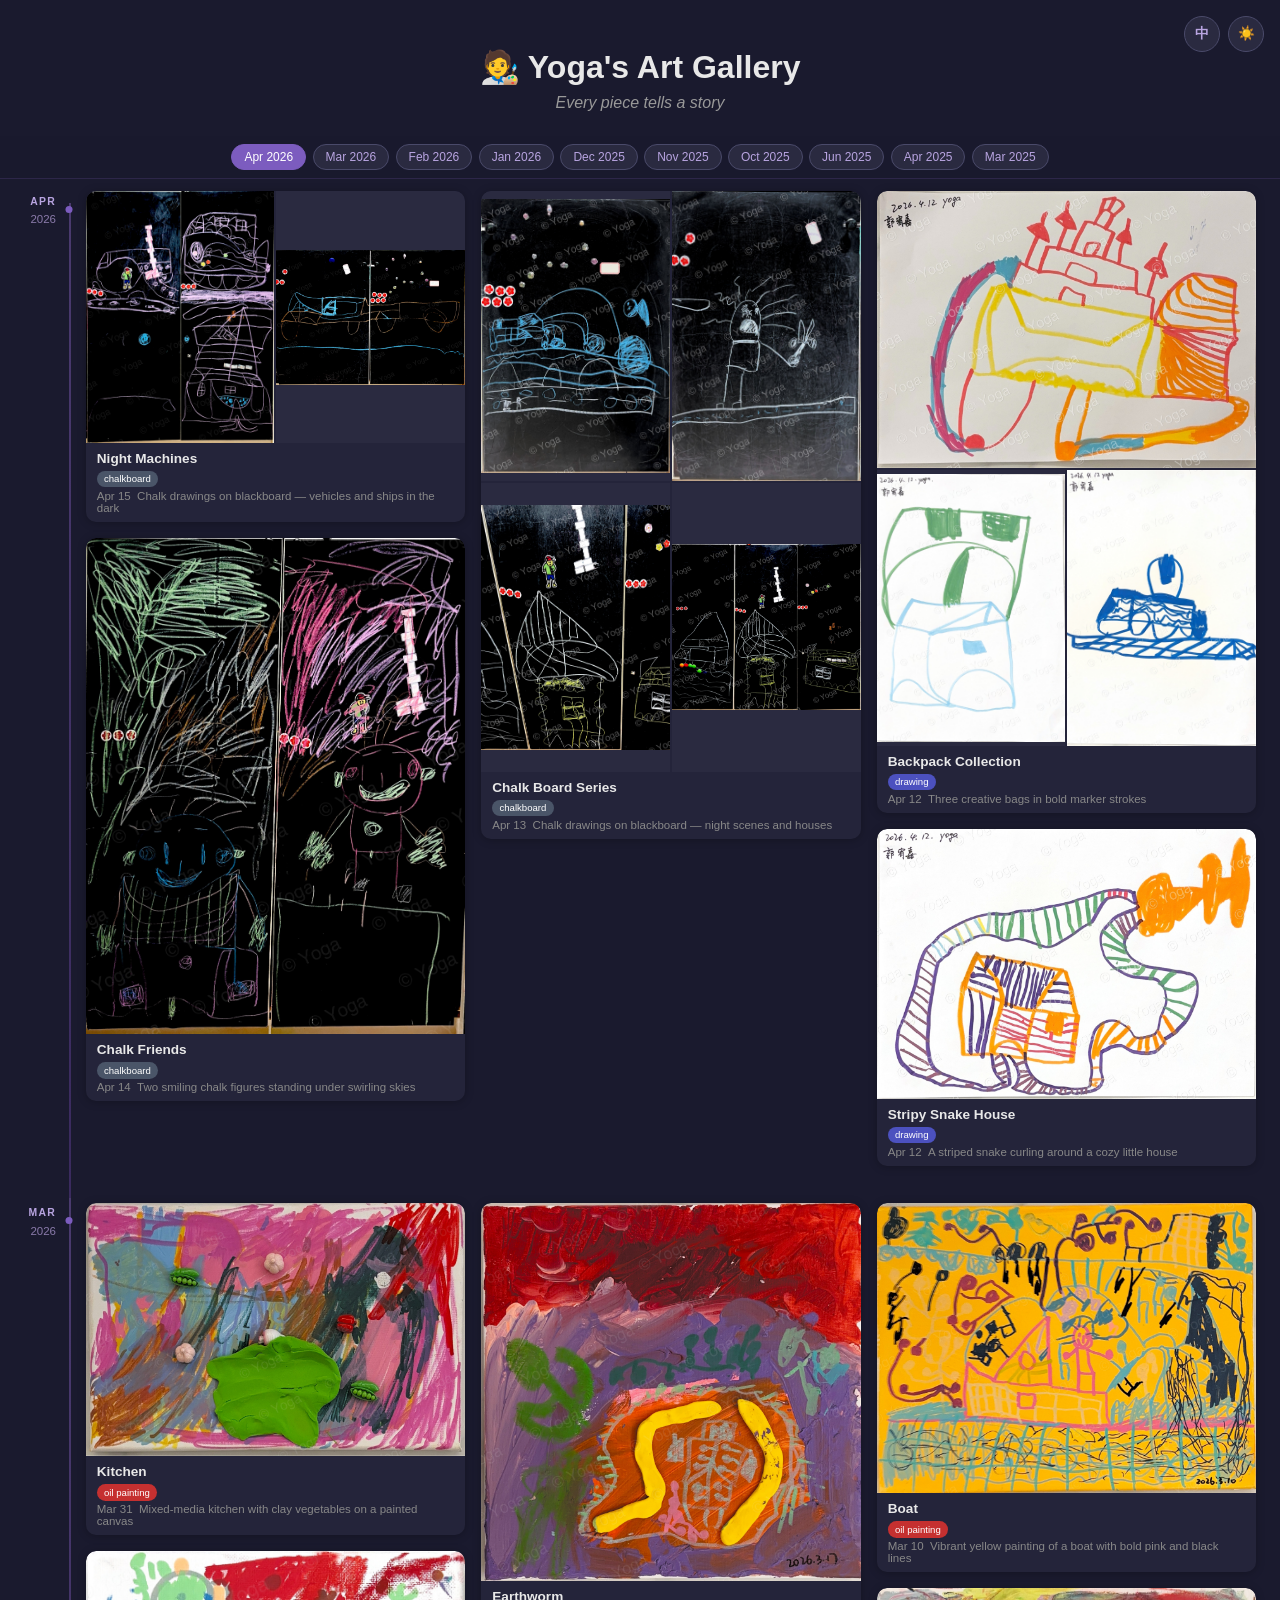
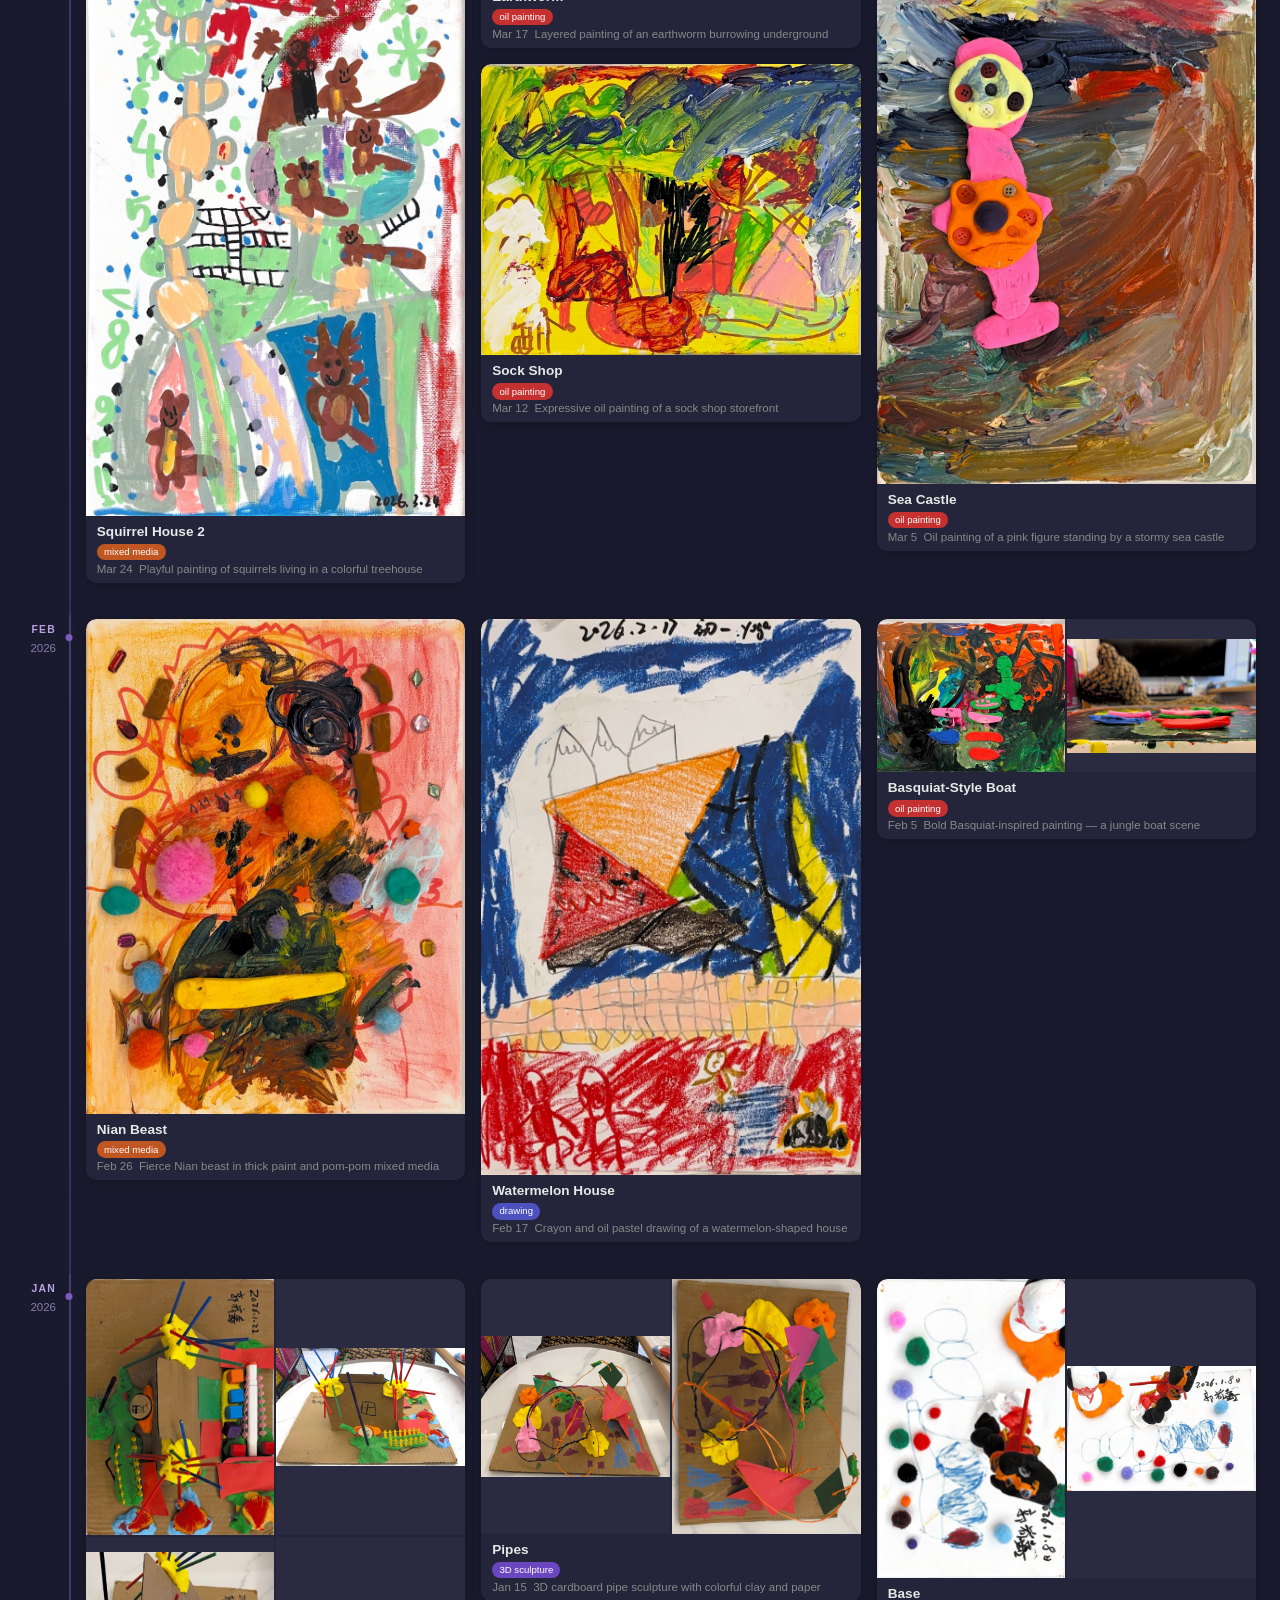
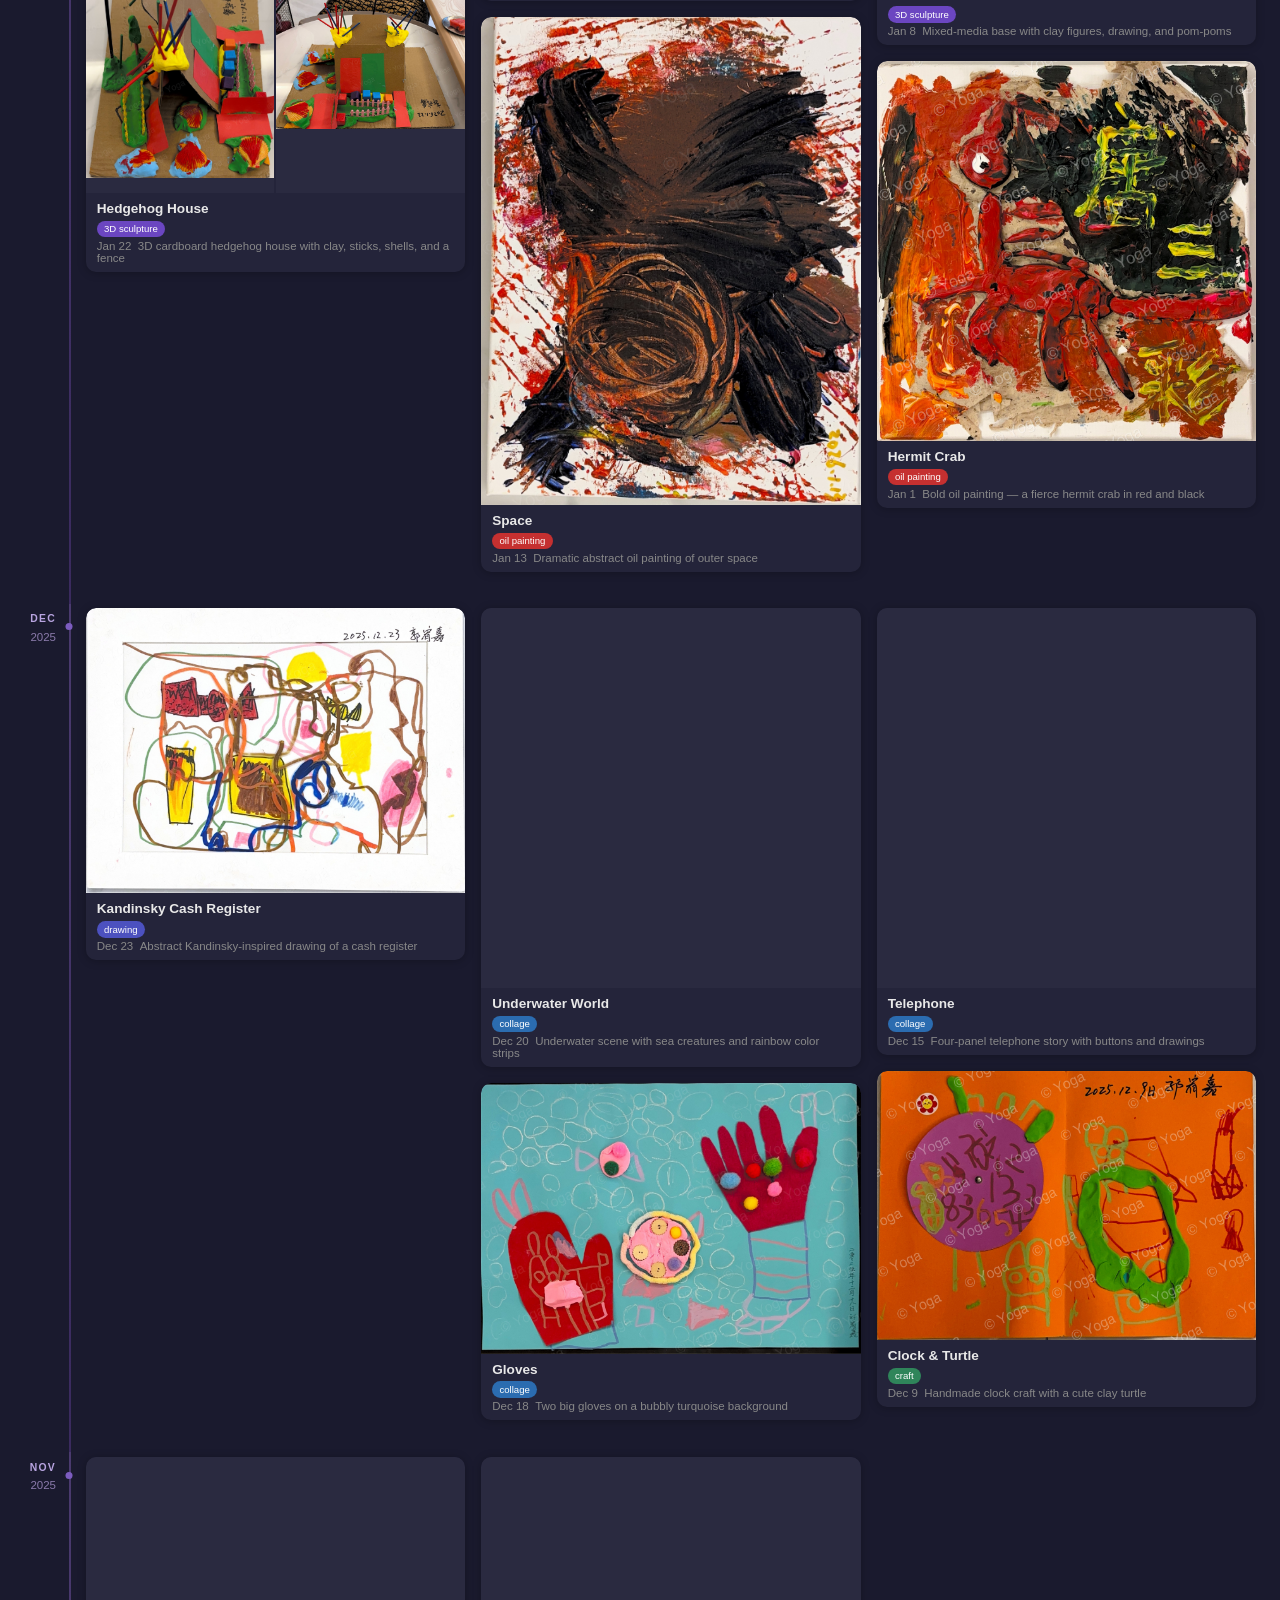
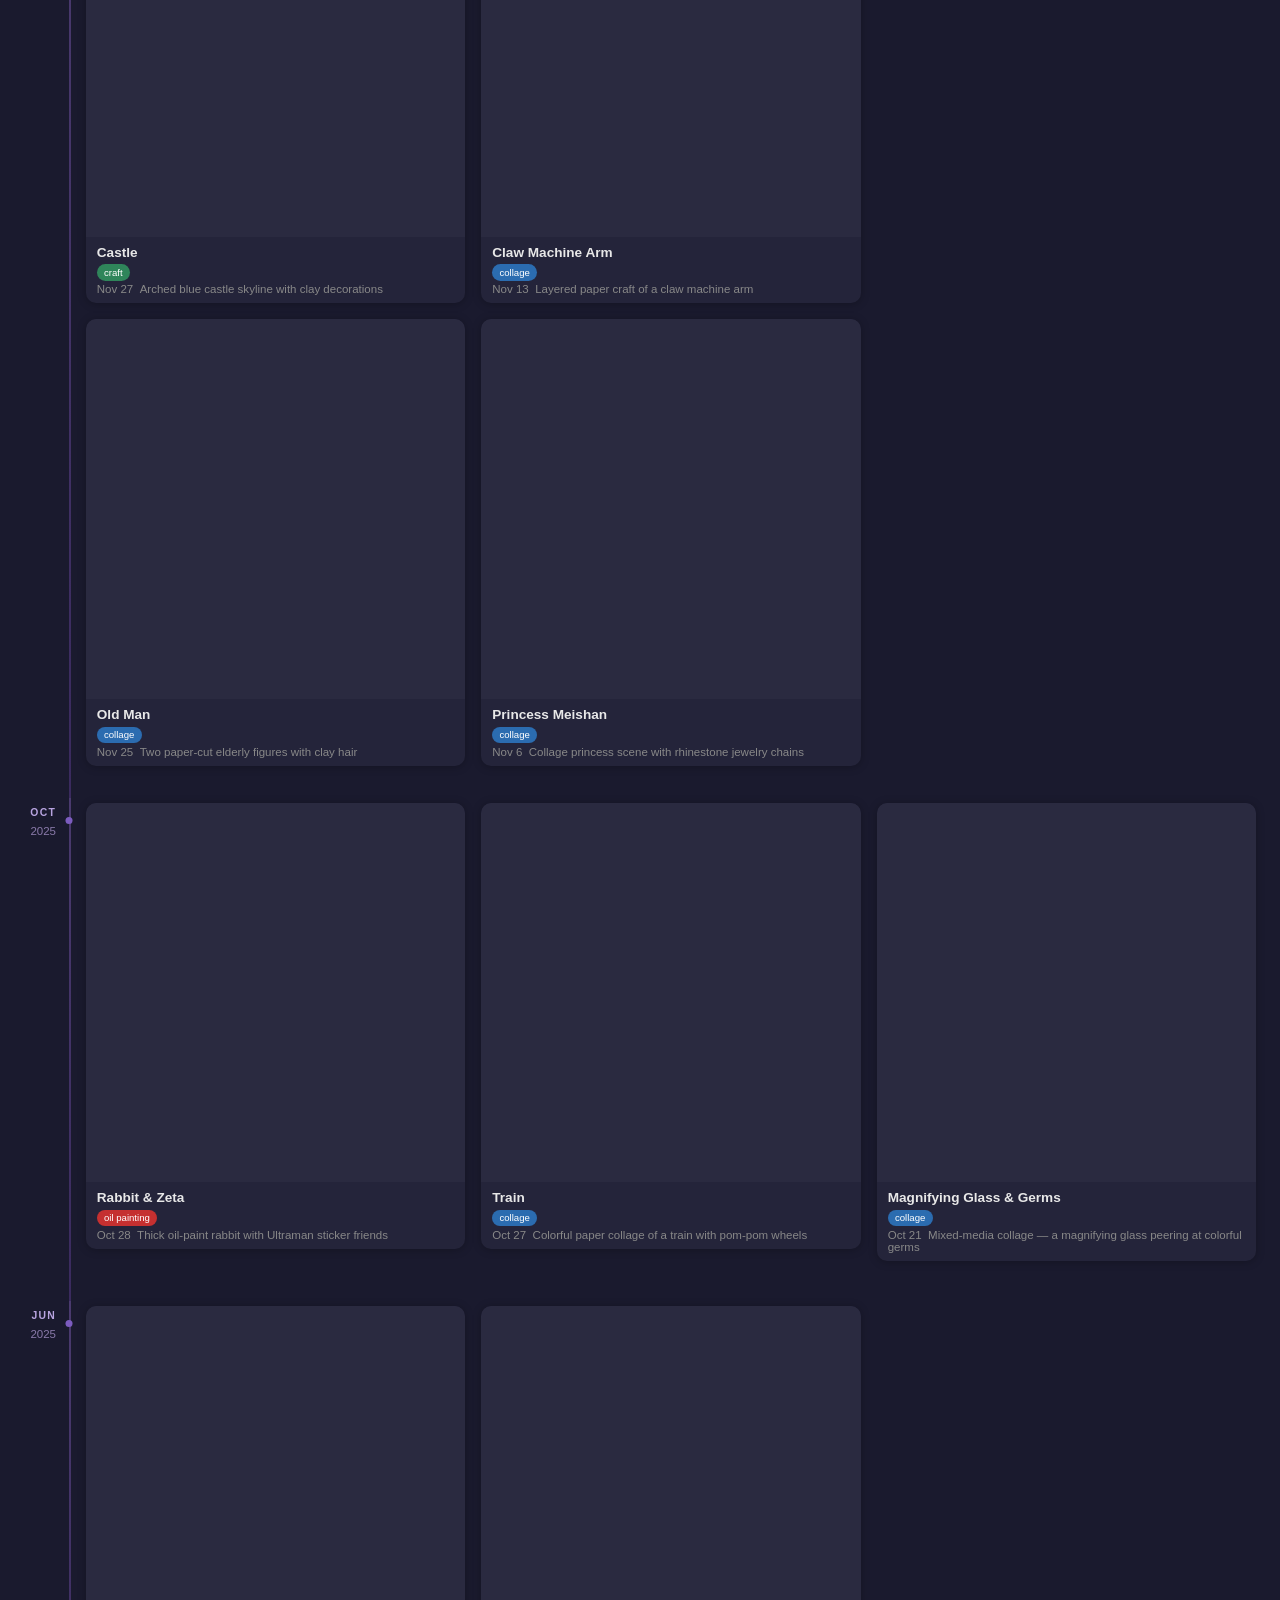
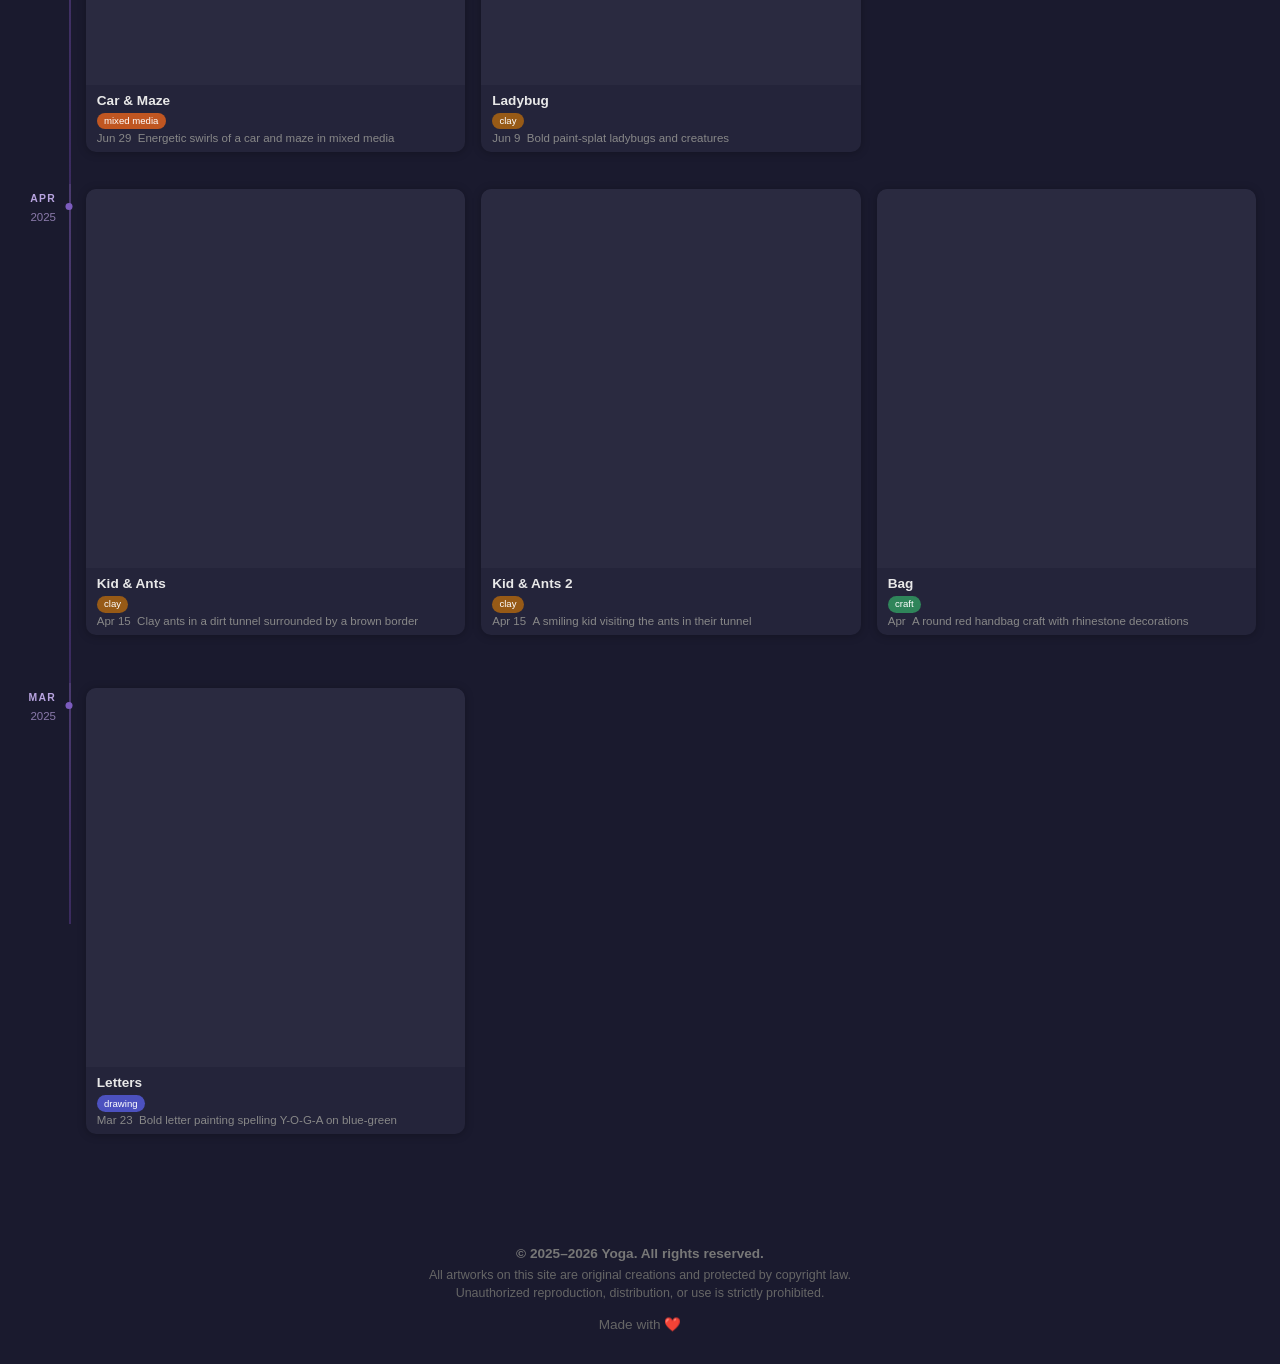
==== commit 3a111b16: "Add language toggle (中/EN), dark mode, timeline nav, colored labels & artwork tags - Language toggle" ====
--- a/index.html
+++ b/index.html
@@ -3,7 +3,7 @@
 <head>
   <meta charset="UTF-8">
   <meta name="viewport" content="width=device-width, initial-scale=1.0">
-  <title>Kids Art Gallery</title>
+  <title>Yoga's Art Gallery</title>
   <link rel="icon" type="image/x-icon" href="favicon.ico">
   <link rel="icon" type="image/png" href="favicon.png">
   <link rel="stylesheet" href="css/style.css">
@@ -11,32 +11,36 @@
 <body>
 
   <header class="site-header">
-    <h1>🎨 Kids Art Gallery</h1>
-    <p class="subtitle">Every piece tells a story</p>
+    <div class="header-controls">
+      <button id="lang-toggle" class="ctrl-btn" title="切换中文">中</button>
+      <button id="theme-toggle" class="ctrl-btn" title="Toggle dark mode">🌙</button>
+    </div>
+    <h1>🧑‍🎨 <span data-i18n="title">Yoga's Art Gallery</span></h1>
+    <p class="subtitle"><span data-i18n="subtitle">Every piece tells a story</span></p>
   </header>
 
-  <section class="home-grid">
-    <a href="yoga.html" class="home-card">
-      <img src="images/artworks/yoga/2026-yoga.jpg" alt="Yoga's artwork">
-      <div class="home-card-overlay">
-        <h2>🧑‍🎨 Yoga</h2>
-        <p>View gallery →</p>
-      </div>
-    </a>
-    <a href="siyu.html" class="home-card">
-      <img src="images/artworks/siyu/2026-4-12_Sy.jpg" alt="Siyu's artwork">
-      <div class="home-card-overlay">
-        <h2>👧 Siyu</h2>
-        <p>View gallery →</p>
-      </div>
-    </a>
-  </section>
+  <nav id="month-nav" class="month-nav"></nav>
+
+  <main id="gallery" class="gallery"></main>
+
+  <!-- Lightbox -->
+  <div id="lightbox" class="lightbox" hidden>
+    <button class="lightbox-close" aria-label="Close">&times;</button>
+    <button class="lightbox-prev" aria-label="Previous">&#10094;</button>
+    <button class="lightbox-next" aria-label="Next">&#10095;</button>
+    <div class="lightbox-content">
+      <img id="lightbox-img" src="" alt="">
+      <div id="lightbox-caption" class="lightbox-caption"></div>
+      <div id="lightbox-counter" class="lightbox-counter"></div>
+    </div>
+  </div>
 
   <footer class="site-footer">
-    <p class="copyright">&copy; 2025&ndash;2026 Yoga & Siyu. All rights reserved.</p>
-    <p class="copyright-notice">All artworks on this site are original creations and protected by copyright law. Unauthorized reproduction, distribution, or use is strictly prohibited.</p>
-    <p>Made with ❤️</p>
+    <p class="copyright">&copy; 2025&ndash;2026 Yoga. <span data-i18n="rights">All rights reserved.</span></p>
+    <p class="copyright-notice"><span data-i18n="copyright_notice">All artworks on this site are original creations and protected by copyright law. Unauthorized reproduction, distribution, or use is strictly prohibited.</span></p>
+    <p><span data-i18n="made_with">Made with</span> ❤️</p>
   </footer>
 
+  <script src="js/gallery.js"></script>
 </body>
 </html>
--- a/css/style.css
+++ b/css/style.css
@@ -10,12 +10,40 @@
   background: #faf8f5;
   color: #333;
   min-height: 100vh;
+  transition: background 0.3s ease, color 0.3s ease;
 }
 
 /* ===== Header ===== */
 .site-header {
   text-align: center;
   padding: 3rem 1rem 1.5rem;
+  position: relative;
+}
+
+.header-controls {
+  position: absolute;
+  top: 1rem;
+  right: 1rem;
+  display: flex;
+  gap: 0.5rem;
+}
+
+.ctrl-btn {
+  width: 36px;
+  height: 36px;
+  border-radius: 50%;
+  border: 1px solid #d8cef0;
+  background: #fff;
+  color: #7c5cbf;
+  font-size: 0.85rem;
+  font-weight: 600;
+  cursor: pointer;
+  display: flex;
+  align-items: center;
+  justify-content: center;
+  transition: all 0.2s ease;
+  user-select: none;
+  line-height: 1;
 }
 
 .site-header h1 {
@@ -28,119 +56,111 @@
   margin-top: 0.5rem;
   font-size: 1rem;
   color: #888;
-}
-
-/* ===== Home Grid (index.html) ===== */
-.home-grid {
+  font-style: italic;
+}
+
+/* ===== Timeline Gallery ===== */
+.gallery {
+  max-width: 1400px;
+  margin: 0 auto;
+  padding: 0.5rem 1.5rem 3rem;
+}
+
+/* -- Month group -- */
+.timeline-group {
   display: grid;
-  grid-template-columns: 1fr 1fr;
-  gap: 1.5rem;
-  max-width: 800px;
-  margin: 1rem auto 3rem;
-  padding: 0 1.5rem;
-}
-
-.home-card {
+  grid-template-columns: 40px 12px 1fr;
+  gap: 0;
   position: relative;
-  display: block;
-  border-radius: 16px;
-  overflow: hidden;
-  box-shadow: 0 4px 20px rgba(0, 0, 0, 0.1);
-  text-decoration: none;
-  color: #fff;
-  transition: transform 0.3s ease, box-shadow 0.3s ease;
-}
-
-.home-card:hover {
-  transform: translateY(-6px);
-  box-shadow: 0 12px 36px rgba(0, 0, 0, 0.18);
-}
-
-.home-card img {
-  width: 100%;
-  aspect-ratio: 3 / 4;
-  object-fit: cover;
-  display: block;
-}
-
-.home-card-overlay {
+  padding-bottom: 0.5rem;
+}
+
+/* Vertical line — on the dot column (col 2, centered at 40px + 6px = 46px) */
+.timeline-group::before {
+  content: "";
   position: absolute;
-  inset: 0;
-  background: linear-gradient(to top, rgba(0,0,0,0.6) 0%, rgba(0,0,0,0) 60%);
-  display: flex;
-  flex-direction: column;
-  justify-content: flex-end;
-  padding: 1.5rem;
-}
-
-.home-card-overlay h2 {
-  font-size: 1.5rem;
-  font-weight: 700;
-  margin-bottom: 0.25rem;
-}
-
-.home-card-overlay p {
-  font-size: 0.95rem;
-  opacity: 0.85;
-}
-
-/* ===== Nav Bar (gallery pages) ===== */
-.nav-bar {
-  display: flex;
-  align-items: center;
-  justify-content: space-between;
-  padding: 1rem 1.5rem;
-  max-width: 1200px;
-  margin: 0 auto;
-  border-bottom: 1px solid #eee;
-}
-
-.nav-bar .nav-link {
-  text-decoration: none;
-  color: #555;
-  font-size: 0.95rem;
+  left: 45px;
+  top: 0;
+  bottom: 0;
+  width: 1.5px;
+  background: linear-gradient(to bottom, #c4b3e0, #d8cef0);
+}
+
+.timeline-group:first-child::before {
+  top: 1rem;
+}
+
+.timeline-group:last-child::before {
+  bottom: 50%;
+}
+
+/* Small dot per month — on the line */
+.timeline-group::after {
+  content: "";
+  position: absolute;
+  left: 45px;
+  top: 1.2rem;
+  width: 7px;
+  height: 7px;
+  background: #a78bda;
+  border-radius: 50%;
+  transform: translateX(-50%);
+  z-index: 1;
+}
+
+.timeline-label {
+  grid-column: 1;
+  position: sticky;
+  top: 3rem;
+  align-self: start;
+  padding-top: 0.6rem;
+  text-align: right;
+  padding-right: 0.5rem;
+  z-index: 2;
+}
+
+.timeline-month {
+  font-size: 0.65rem;
   font-weight: 600;
-  padding: 0.4rem 0.8rem;
-  border-radius: 8px;
-  transition: background 0.2s, color 0.2s;
-}
-
-.nav-bar .nav-link:hover {
-  background: #f0eeeb;
-  color: #2c2c2c;
-}
-
-.nav-bar .nav-title {
-  font-size: 1.2rem;
-  font-weight: 700;
-  color: #2c2c2c;
-}
-
-/* ===== Gallery — CSS Columns Masonry ===== */
-.gallery {
-  column-count: 3;
-  column-gap: 1.2rem;
-  padding: 1.5rem 2rem 3rem;
-  max-width: 1200px;
-  margin: 0 auto;
-}
-
-/* ===== Card (single image) ===== */
+  color: #7c5cbf;
+  text-transform: uppercase;
+  letter-spacing: 0.12em;
+  line-height: 1.2;
+}
+
+.timeline-year {
+  font-size: 0.72rem;
+  font-weight: 400;
+  color: #9b85d0;
+  line-height: 1.2;
+  margin-top: 0.3rem;
+  font-variant-numeric: tabular-nums;
+}
+
+/* Cards area — masonry via CSS columns, skip col 2 (dot) */
+.timeline-cards {
+  grid-column: 3;
+  column-count: 2;
+  column-gap: 1rem;
+  padding: 0.3rem 0 1.5rem 0.6rem;
+}
+
+/* ===== Card ===== */
 .card {
   break-inside: avoid;
-  margin-bottom: 1.2rem;
   background: #fff;
-  border-radius: 12px;
+  border-radius: 10px;
   overflow: hidden;
-  box-shadow: 0 2px 12px rgba(0, 0, 0, 0.08);
+  box-shadow: 0 1px 8px rgba(0, 0, 0, 0.06);
   cursor: pointer;
   transition: transform 0.25s ease, box-shadow 0.25s ease;
   position: relative;
+  margin-bottom: 1rem;
 }
 
 .card:hover {
-  transform: translateY(-4px);
-  box-shadow: 0 8px 24px rgba(0, 0, 0, 0.14);
+  transform: translateY(-3px);
+  box-shadow: 0 6px 20px rgba(0, 0, 0, 0.12);
 }
 
 .card > img,
@@ -154,14 +174,21 @@
 .card > img {
   width: 100%;
   display: block;
-  border-radius: 12px 12px 0 0;
+  border-radius: 10px 10px 0 0;
+}
+
+/* Placeholder while loading */
+.card > img[data-src],
+.card-grid img[data-src] {
+  min-height: 120px;
+  background: #f0ede8;
 }
 
 /* ===== Card grid — multi-image series ===== */
 .card-grid {
   display: grid;
-  gap: 3px;
-  border-radius: 12px 12px 0 0;
+  gap: 2px;
+  border-radius: 10px 10px 0 0;
   overflow: hidden;
 }
 
@@ -197,22 +224,23 @@
 }
 
 .card-info {
-  padding: 0.8rem 1rem;
+  padding: 0.5rem 0.7rem;
 }
 
 .card-info .card-title {
-  font-size: 1rem;
+  font-size: 0.85rem;
   font-weight: 600;
   color: #2c2c2c;
 }
 
 .card-info .card-meta {
-  display: flex;
-  justify-content: space-between;
-  align-items: center;
-  margin-top: 0.3rem;
-  font-size: 0.82rem;
-  color: #999;
+  margin-top: 0.15rem;
+  font-size: 0.72rem;
+  color: #aaa;
+}
+
+.card-info .card-meta .card-date {
+  margin-right: 0.4rem;
 }
 
 /* ===== Empty state ===== */
@@ -221,7 +249,6 @@
   padding: 4rem 1rem;
   color: #bbb;
   font-size: 1.1rem;
-  column-span: all;
 }
 
 /* ===== Lightbox ===== */
@@ -322,6 +349,148 @@
   display: none;
 }
 
+/* ===== Month Navigation Bar ===== */
+.month-nav {
+  position: sticky;
+  top: 0;
+  z-index: 100;
+  background: rgba(250, 248, 245, 0.95);
+  backdrop-filter: blur(8px);
+  -webkit-backdrop-filter: blur(8px);
+  padding: 0.5rem 1rem;
+  overflow-x: auto;
+  overflow-y: hidden;
+  white-space: nowrap;
+  text-align: center;
+  border-bottom: 1px solid rgba(124, 92, 191, 0.1);
+  scrollbar-width: none;
+  -ms-overflow-style: none;
+}
+
+.month-nav::-webkit-scrollbar {
+  display: none;
+}
+
+.month-nav-pill {
+  display: inline-block;
+  padding: 0.3rem 0.75rem;
+  margin: 0 0.2rem;
+  border-radius: 999px;
+  border: 1px solid #d8cef0;
+  background: #fff;
+  color: #7c5cbf;
+  font-size: 0.75rem;
+  font-weight: 500;
+  cursor: pointer;
+  transition: all 0.2s ease;
+  user-select: none;
+}
+
+.month-nav-pill:hover {
+  background: #f0ebfa;
+  border-color: #b8a4e0;
+}
+
+.month-nav-pill.active {
+  background: #7c5cbf;
+  color: #fff;
+  border-color: #7c5cbf;
+}
+
+/* ===== Artwork Tags ===== */
+.card-tags {
+  display: flex;
+  flex-wrap: wrap;
+  gap: 0.25rem;
+  margin-top: 0.3rem;
+}
+
+.tag {
+  display: inline-block;
+  padding: 0.1rem 0.45rem;
+  border-radius: 999px;
+  font-size: 0.6rem;
+  font-weight: 500;
+  color: #fff;
+  line-height: 1.4;
+}
+
+.tag-chalkboard     { background: #4a5568; }
+.tag-oil-painting   { background: #c53030; }
+.tag-collage        { background: #2b6cb0; }
+.tag-mixed-media    { background: #c05621; }
+.tag-craft          { background: #2f855a; }
+.tag-3d-sculpture   { background: #6b46c1; }
+.tag-drawing        { background: #4c51bf; }
+.tag-clay           { background: #975a16; }
+
+/* ===== Dark Mode ===== */
+body.dark {
+  background: #1a1a2e;
+  color: #e0e0e0;
+}
+
+body.dark .site-header h1 { color: #e8e8e8; }
+body.dark .site-header .subtitle { color: #999; }
+
+body.dark .ctrl-btn {
+  background: #2a2a40;
+  border-color: #4a4a6a;
+  color: #b8a4e0;
+}
+
+body.dark .month-nav {
+  background: rgba(26, 26, 46, 0.95);
+  border-bottom-color: rgba(124, 92, 191, 0.2);
+}
+
+body.dark .month-nav-pill {
+  background: #2a2a40;
+  border-color: #4a4a6a;
+  color: #b8a4e0;
+}
+
+body.dark .month-nav-pill:hover {
+  background: #3a3a55;
+  border-color: #7c5cbf;
+}
+
+body.dark .month-nav-pill.active {
+  background: #7c5cbf;
+  color: #fff;
+  border-color: #7c5cbf;
+}
+
+body.dark .card {
+  background: #24243a;
+  box-shadow: 0 1px 8px rgba(0, 0, 0, 0.25);
+}
+
+body.dark .card:hover {
+  box-shadow: 0 6px 20px rgba(0, 0, 0, 0.4);
+}
+
+body.dark .card-info .card-title { color: #e8e8e8; }
+body.dark .card-info .card-meta { color: #888; }
+
+body.dark .card > img[data-src],
+body.dark .card-grid img[data-src] { background: #2a2a40; }
+body.dark .card-grid img { background: #2a2a40; }
+
+body.dark .timeline-group::before {
+  background: linear-gradient(to bottom, #4a3a6e, #3a2a5e);
+}
+
+body.dark .timeline-group::after { background: #7c5cbf; }
+body.dark .timeline-month { color: #b8a4e0; }
+body.dark .timeline-year { color: #8a7aaa; }
+
+body.dark .empty-state { color: #666; }
+
+body.dark .site-footer { color: #666; }
+body.dark .site-footer .copyright { color: #777; }
+body.dark .site-footer .copyright-notice { color: #666; }
+
 /* ===== Footer ===== */
 .site-footer {
   text-align: center;
@@ -345,46 +514,95 @@
 }
 
 /* ===== Responsive ===== */
-@media (max-width: 900px) {
+@media (max-width: 700px) {
+  .month-nav {
+    padding: 0.4rem 0.5rem;
+  }
+
+  .month-nav-pill {
+    padding: 0.25rem 0.6rem;
+    font-size: 0.65rem;
+  }
+
   .gallery {
+    padding: 0.5rem 0.6rem 2rem;
+  }
+
+  .timeline-group {
+    grid-template-columns: 32px 10px 1fr;
+  }
+
+  .timeline-group::before {
+    left: 37px;
+  }
+
+  .timeline-group::after {
+    left: 37px;
+    width: 5px;
+    height: 5px;
+  }
+
+  .timeline-label {
+    padding-right: 0.3rem;
+  }
+
+  .timeline-month {
+    font-size: 0.55rem;
+  }
+
+  .timeline-year {
+    font-size: 0.6rem;
+  }
+
+  .timeline-cards {
     column-count: 2;
-    padding: 1rem 1.2rem 2rem;
-  }
-}
-
-@media (max-width: 540px) {
-  .home-grid {
-    grid-template-columns: 1fr;
-    max-width: 360px;
-    gap: 1.2rem;
-  }
-
-  .home-card-overlay h2 {
-    font-size: 1.3rem;
-  }
-
-  .gallery {
-    column-count: 1;
-    padding: 0.5rem 1rem 2rem;
+    column-gap: 0.6rem;
+    padding-left: 0.4rem;
+  }
+
+  .card {
+    margin-bottom: 0.6rem;
+    border-radius: 8px;
+  }
+
+  .card > img {
+    border-radius: 8px 8px 0 0;
+  }
+
+  .card-info {
+    padding: 0.4rem 0.5rem;
+  }
+
+  .card-info .card-title {
+    font-size: 0.75rem;
+  }
+
+  .card-info .card-meta {
+    font-size: 0.65rem;
   }
 
   .site-header h1 {
     font-size: 1.5rem;
   }
 
-  .nav-bar {
-    padding: 0.8rem 1rem;
-  }
-
-  .nav-bar .nav-title {
-    font-size: 1rem;
-  }
-
-  .nav-bar .nav-link {
-    font-size: 0.85rem;
-    padding: 0.3rem 0.5rem;
+  .header-controls {
+    top: 0.6rem;
+    right: 0.5rem;
+    gap: 0.3rem;
+  }
+
+  .ctrl-btn {
+    width: 30px;
+    height: 30px;
+    font-size: 0.75rem;
   }
 
   .lightbox-prev { left: 0.3rem; }
   .lightbox-next { right: 0.3rem; }
 }
+
+@media (min-width: 900px) {
+  .timeline-cards {
+    column-count: 3;
+  }
+}
